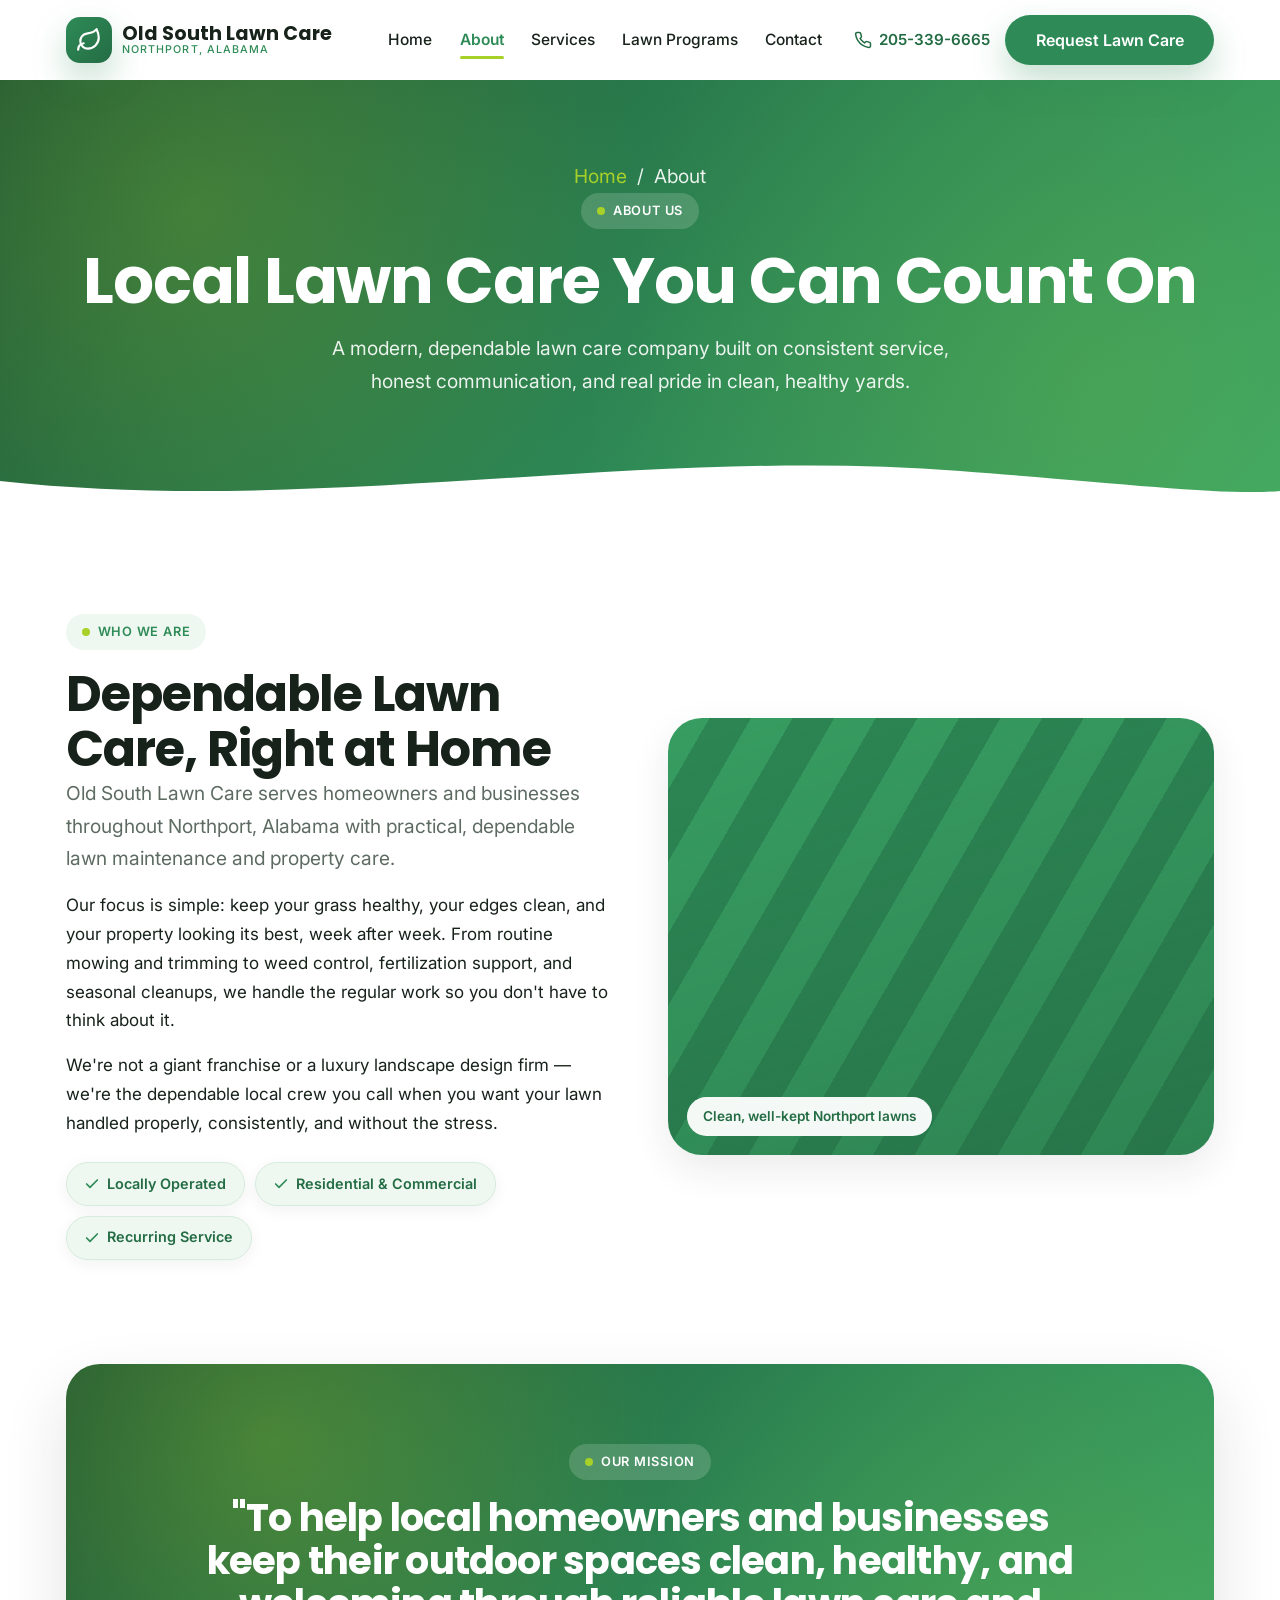
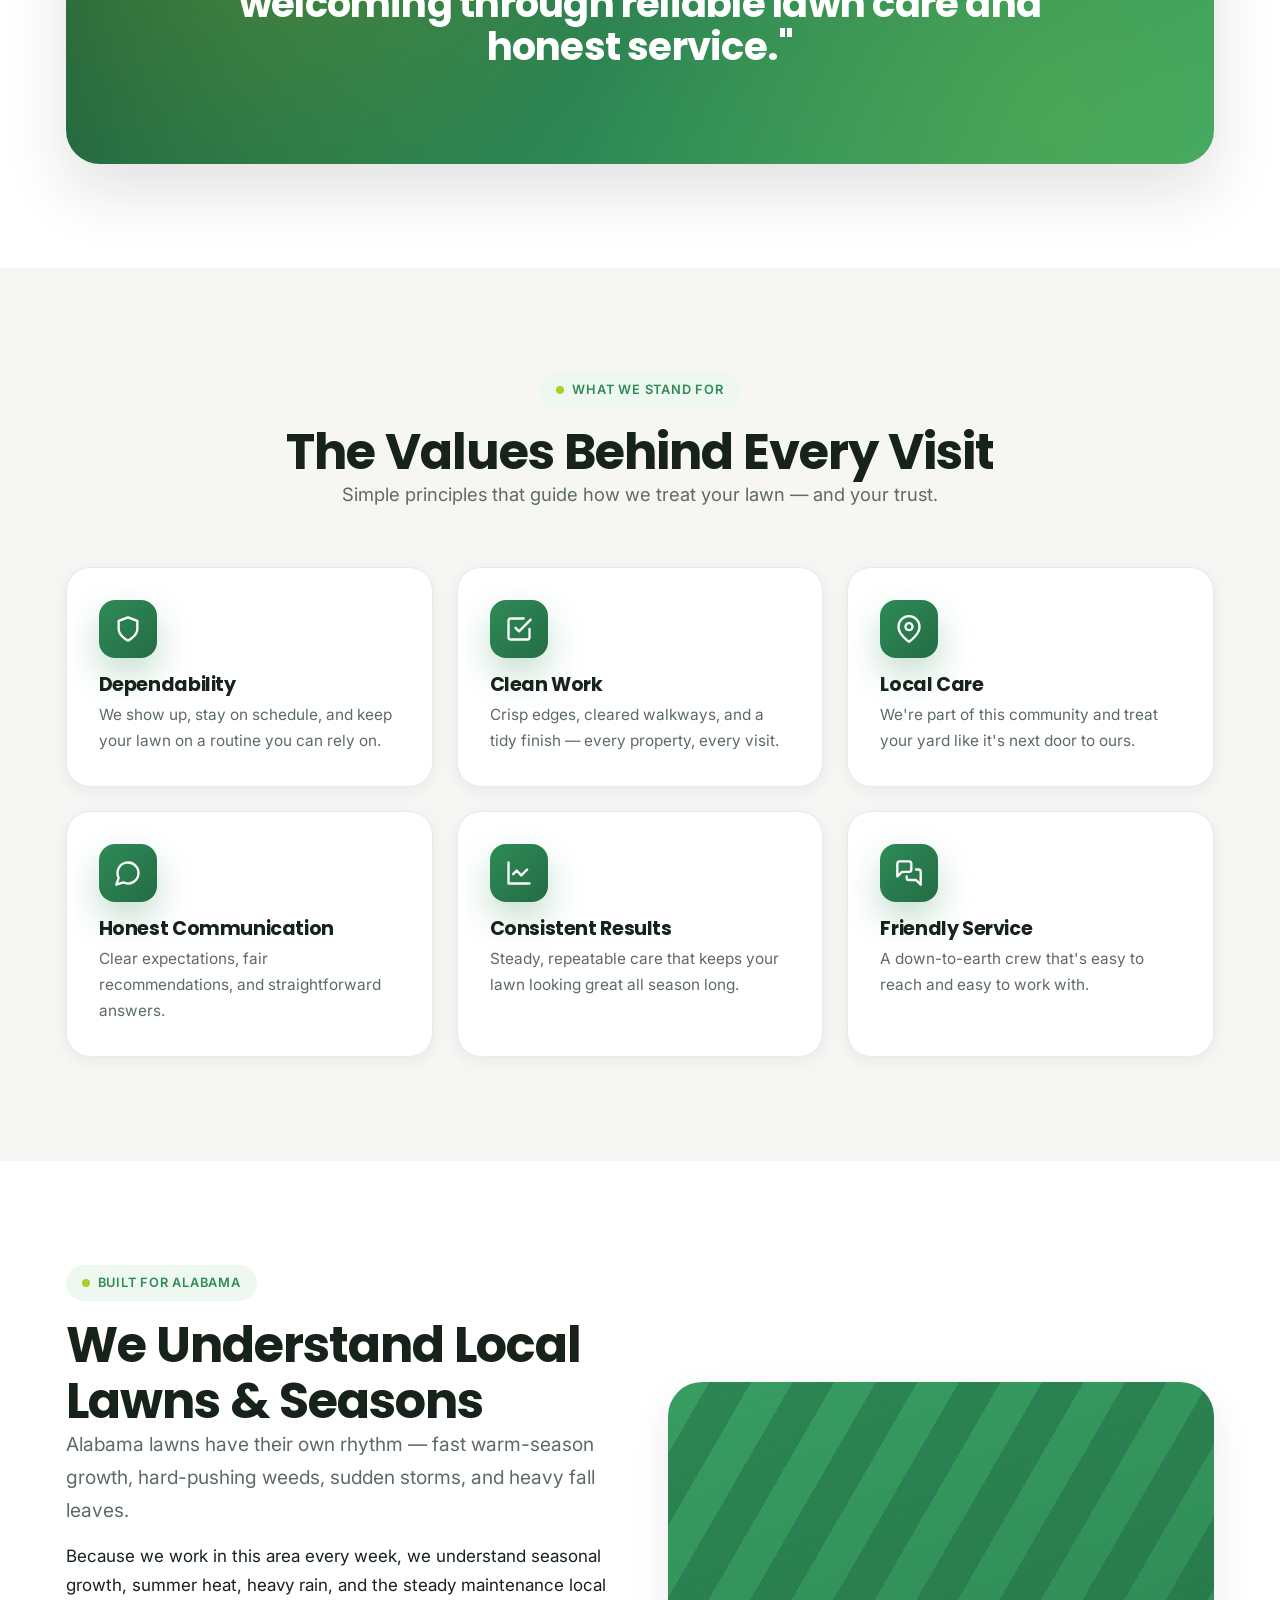
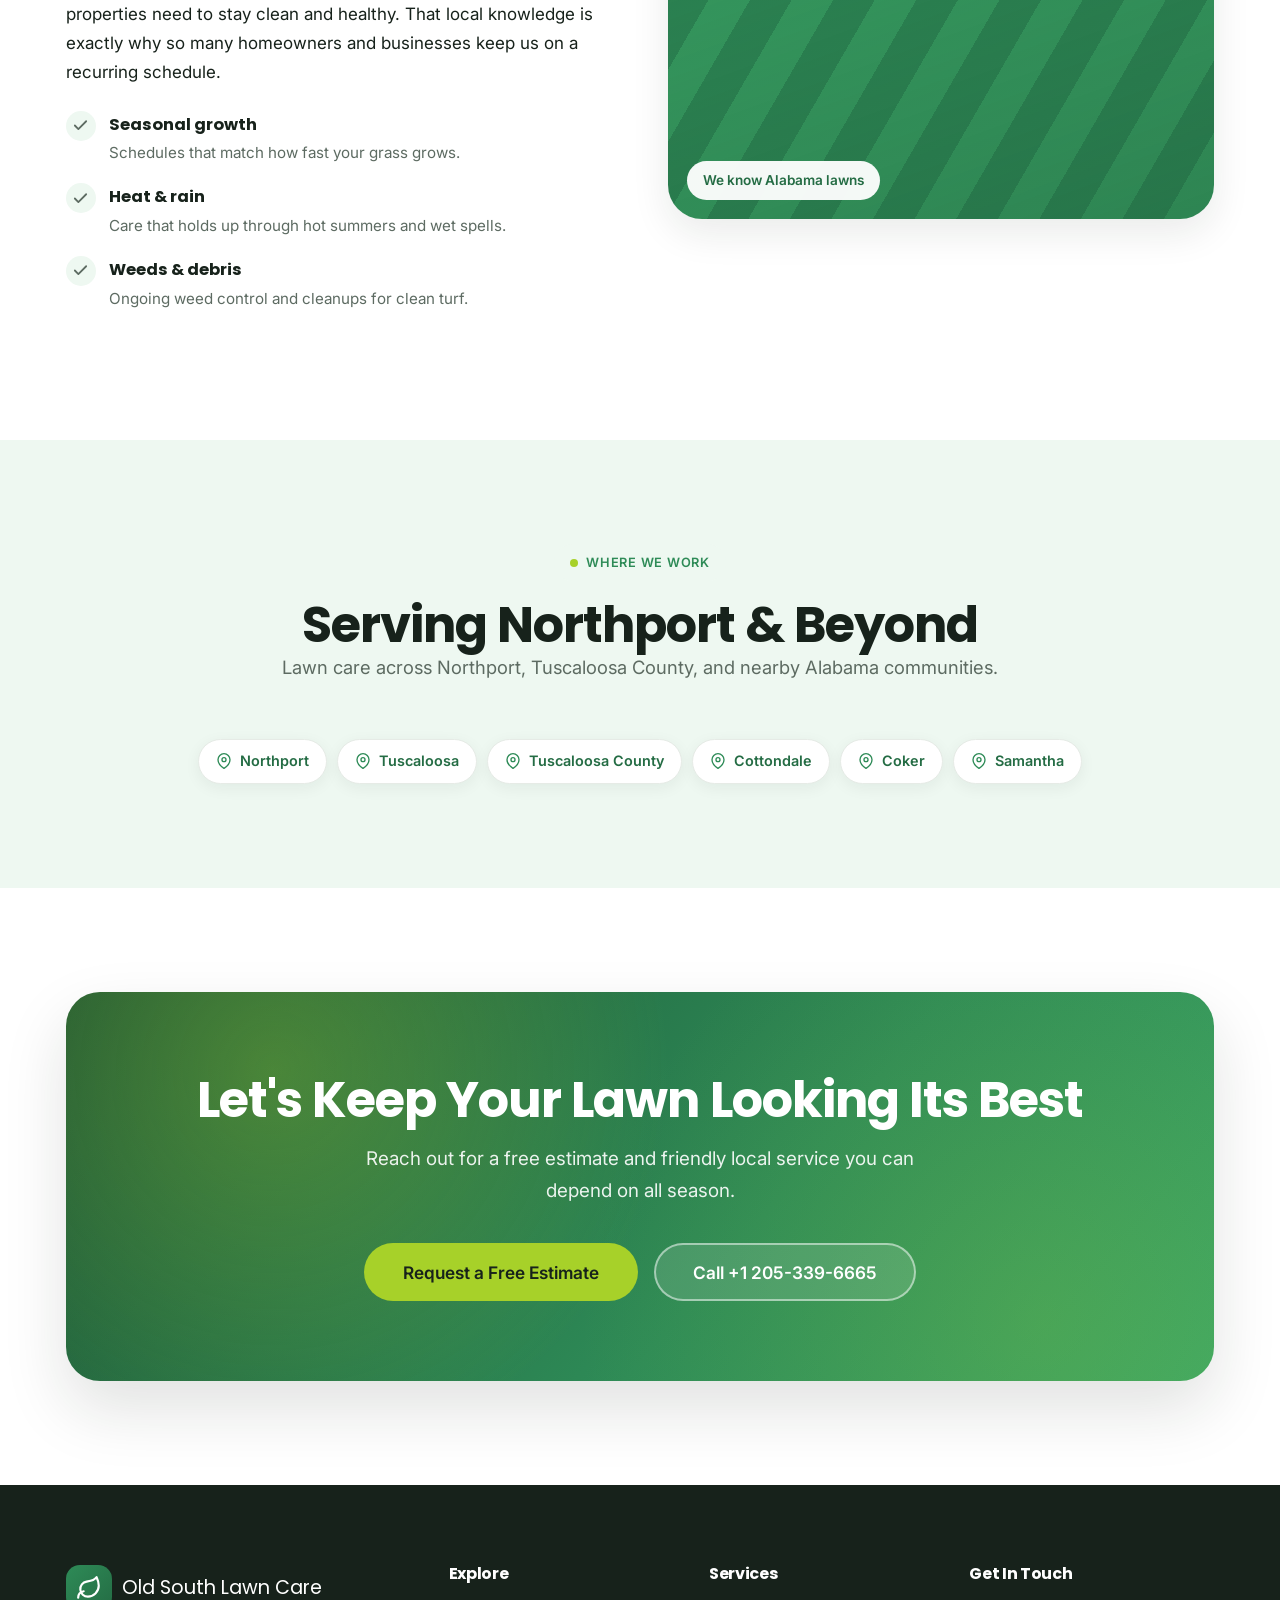
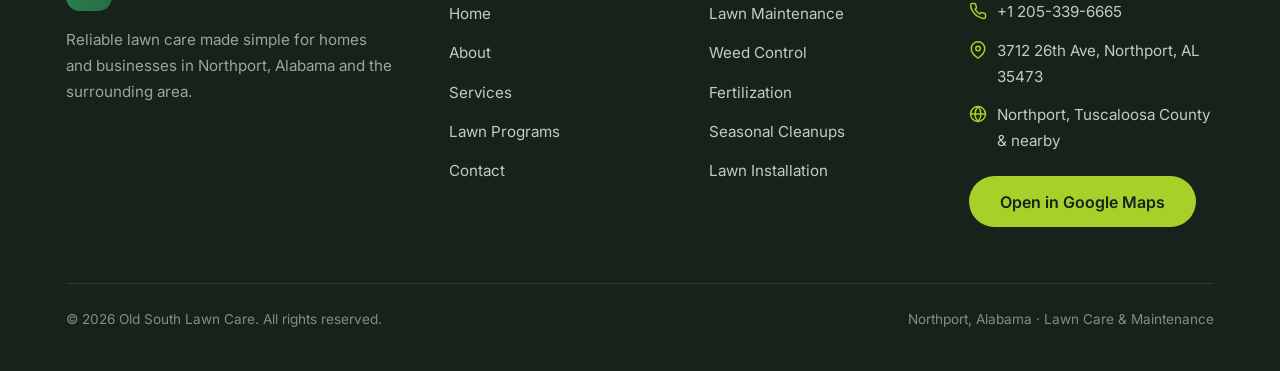
==== about.html @ 15658928 "Initial commit: Old South Lawn Care website Co-Authored-By: Claude Opus 4.8 <noreply@anthropic.com>" ====
<!DOCTYPE html>
<html lang="en">
<head>
  <meta charset="UTF-8" />
  <meta name="viewport" content="width=device-width, initial-scale=1.0" />
  <title>About | Old South Lawn Care — Northport, Alabama</title>
  <meta name="description" content="Old South Lawn Care is a dependable local lawn care company serving homeowners and businesses in Northport, Alabama and Tuscaloosa County with honest, consistent service." />

  <link rel="preconnect" href="https://fonts.googleapis.com" />
  <link rel="preconnect" href="https://fonts.gstatic.com" crossorigin />
  <link href="https://fonts.googleapis.com/css2?family=Inter:wght@400;500;600;700&family=Poppins:wght@500;600;700;800&display=swap" rel="stylesheet" />

  <link rel="stylesheet" href="css/style.css" />
</head>
<body>

  <!-- ============================ HEADER ============================ -->
  <header class="site-header">
    <div class="container">
      <nav class="nav" aria-label="Main navigation">
        <a href="index.html" class="nav__logo" aria-label="Old South Lawn Care home">
          <span class="nav__logo-mark" aria-hidden="true"><svg viewBox="0 0 24 24" fill="none" stroke="currentColor" stroke-width="2" stroke-linecap="round" stroke-linejoin="round"><path d="M11 20A7 7 0 0 1 9.8 6.1C15.5 5 17 4.48 19 2c1 2 2 4.18 2 8 0 5.5-4.78 10-10 10Z"/><path d="M2 21c0-3 1.85-5.36 5.08-6"/></svg></span>
          <span class="nav__logo-text">Old South Lawn Care<small>Northport, Alabama</small></span>
        </a>
        <button class="nav__toggle" aria-label="Toggle menu" aria-expanded="false" aria-controls="navMenu"><span></span><span></span><span></span></button>
        <div class="nav__menu" id="navMenu">
          <ul class="nav__links">
            <li><a href="index.html" class="nav__link">Home</a></li>
            <li><a href="about.html" class="nav__link">About</a></li>
            <li><a href="services.html" class="nav__link">Services</a></li>
            <li><a href="lawn-programs.html" class="nav__link">Lawn Programs</a></li>
            <li><a href="contact.html" class="nav__link">Contact</a></li>
          </ul>
          <div class="nav__actions">
            <a href="tel:+12053396665" class="nav__phone"><svg viewBox="0 0 24 24" fill="none" stroke="currentColor" stroke-width="2" stroke-linecap="round" stroke-linejoin="round" aria-hidden="true"><path d="M22 16.92v3a2 2 0 0 1-2.18 2 19.79 19.79 0 0 1-8.63-3.07 19.5 19.5 0 0 1-6-6 19.79 19.79 0 0 1-3.07-8.67A2 2 0 0 1 4.11 2h3a2 2 0 0 1 2 1.72c.13.96.36 1.9.7 2.81a2 2 0 0 1-.45 2.11L8.09 9.91a16 16 0 0 0 6 6l1.27-1.27a2 2 0 0 1 2.11-.45c.91.34 1.85.57 2.81.7A2 2 0 0 1 22 16.92Z"/></svg>205-339-6665</a>
            <a href="contact.html" class="btn btn--primary">Request Lawn Care</a>
          </div>
        </div>
      </nav>
    </div>
  </header>

  <main>
    <!-- ============================ PAGE HERO ============================ -->
    <section class="page-hero">
      <div class="container">
        <p class="page-hero__crumb"><a href="index.html">Home</a> &nbsp;/&nbsp; About</p>
        <span class="eyebrow eyebrow--solid">About Us</span>
        <h1>Local Lawn Care You Can Count On</h1>
        <p>A modern, dependable lawn care company built on consistent service, honest communication, and real pride in clean, healthy yards.</p>
      </div>
      <div class="page-hero__wave" aria-hidden="true">
        <svg viewBox="0 0 1440 70" preserveAspectRatio="none"><path fill="#ffffff" d="M0,40 C360,75 720,5 1080,30 C1260,42 1380,55 1440,50 L1440,70 L0,70 Z"></path></svg>
      </div>
    </section>

    <!-- ============================ OVERVIEW ============================ -->
    <section class="section section--white">
      <div class="container">
        <div class="feature">
          <div class="reveal">
            <span class="eyebrow">Who We Are</span>
            <h2>Dependable Lawn Care, Right at Home</h2>
            <p class="lead">Old South Lawn Care serves homeowners and businesses throughout Northport, Alabama with practical, dependable lawn maintenance and property care.</p>
            <p>Our focus is simple: keep your grass healthy, your edges clean, and your property looking its best, week after week. From routine mowing and trimming to weed control, fertilization support, and seasonal cleanups, we handle the regular work so you don't have to think about it.</p>
            <p>We're not a giant franchise or a luxury landscape design firm — we're the dependable local crew you call when you want your lawn handled properly, consistently, and without the stress.</p>
            <div class="chip-row" style="margin-top: var(--sp-3);">
              <span class="chip chip--mint"><svg viewBox="0 0 24 24" fill="none" stroke="currentColor" stroke-width="2.5" stroke-linecap="round" stroke-linejoin="round"><path d="M20 6 9 17l-5-5"/></svg> Locally Operated</span>
              <span class="chip chip--mint"><svg viewBox="0 0 24 24" fill="none" stroke="currentColor" stroke-width="2.5" stroke-linecap="round" stroke-linejoin="round"><path d="M20 6 9 17l-5-5"/></svg> Residential &amp; Commercial</span>
              <span class="chip chip--mint"><svg viewBox="0 0 24 24" fill="none" stroke="currentColor" stroke-width="2.5" stroke-linecap="round" stroke-linejoin="round"><path d="M20 6 9 17l-5-5"/></svg> Recurring Service</span>
            </div>
          </div>
          <div class="feature__media reveal">
            <span class="feature__media-tag">Clean, well-kept Northport lawns</span>
          </div>
        </div>
      </div>
    </section>

    <!-- ============================ MISSION CTA ============================ -->
    <section class="section section--white" style="padding-top: 0;">
      <div class="container">
        <div class="cta-block reveal">
          <span class="eyebrow eyebrow--solid">Our Mission</span>
          <h2 style="max-width: 880px; margin-left:auto; margin-right:auto; font-size: clamp(1.6rem, 3vw, 2.4rem);">"To help local homeowners and businesses keep their outdoor spaces clean, healthy, and welcoming through reliable lawn care and honest service."</h2>
        </div>
      </div>
    </section>

    <!-- ============================ VALUES ============================ -->
    <section class="section section--gray">
      <div class="container">
        <div class="section-head reveal">
          <span class="eyebrow">What We Stand For</span>
          <h2>The Values Behind Every Visit</h2>
          <p>Simple principles that guide how we treat your lawn — and your trust.</p>
        </div>
        <div class="why-grid">
          <article class="why-card reveal">
            <span class="why-card__icon"><svg viewBox="0 0 24 24" fill="none" stroke="currentColor" stroke-width="2" stroke-linecap="round" stroke-linejoin="round"><path d="M12 22s8-4 8-10V5l-8-3-8 3v7c0 6 8 10 8 10Z"/></svg></span>
            <h3>Dependability</h3>
            <p>We show up, stay on schedule, and keep your lawn on a routine you can rely on.</p>
          </article>
          <article class="why-card reveal" data-delay="60">
            <span class="why-card__icon"><svg viewBox="0 0 24 24" fill="none" stroke="currentColor" stroke-width="2" stroke-linecap="round" stroke-linejoin="round"><path d="m9 11 3 3L22 4"/><path d="M21 12v7a2 2 0 0 1-2 2H5a2 2 0 0 1-2-2V5a2 2 0 0 1 2-2h11"/></svg></span>
            <h3>Clean Work</h3>
            <p>Crisp edges, cleared walkways, and a tidy finish — every property, every visit.</p>
          </article>
          <article class="why-card reveal" data-delay="120">
            <span class="why-card__icon"><svg viewBox="0 0 24 24" fill="none" stroke="currentColor" stroke-width="2" stroke-linecap="round" stroke-linejoin="round"><path d="M21 10c0 7-9 13-9 13s-9-6-9-13a9 9 0 0 1 18 0Z"/><circle cx="12" cy="10" r="3"/></svg></span>
            <h3>Local Care</h3>
            <p>We're part of this community and treat your yard like it's next door to ours.</p>
          </article>
          <article class="why-card reveal">
            <span class="why-card__icon"><svg viewBox="0 0 24 24" fill="none" stroke="currentColor" stroke-width="2" stroke-linecap="round" stroke-linejoin="round"><path d="M7.9 20A9 9 0 1 0 4 16.1L2 22Z"/></svg></span>
            <h3>Honest Communication</h3>
            <p>Clear expectations, fair recommendations, and straightforward answers.</p>
          </article>
          <article class="why-card reveal" data-delay="60">
            <span class="why-card__icon"><svg viewBox="0 0 24 24" fill="none" stroke="currentColor" stroke-width="2" stroke-linecap="round" stroke-linejoin="round"><path d="M3 3v18h18"/><path d="m19 9-5 5-4-4-3 3"/></svg></span>
            <h3>Consistent Results</h3>
            <p>Steady, repeatable care that keeps your lawn looking great all season long.</p>
          </article>
          <article class="why-card reveal" data-delay="120">
            <span class="why-card__icon"><svg viewBox="0 0 24 24" fill="none" stroke="currentColor" stroke-width="2" stroke-linecap="round" stroke-linejoin="round"><path d="M14 9a2 2 0 0 1-2 2H6l-4 4V4a2 2 0 0 1 2-2h8a2 2 0 0 1 2 2Z"/><path d="M18 9h2a2 2 0 0 1 2 2v11l-4-4h-6a2 2 0 0 1-2-2v-1"/></svg></span>
            <h3>Friendly Service</h3>
            <p>A down-to-earth crew that's easy to reach and easy to work with.</p>
          </article>
        </div>
      </div>
    </section>

    <!-- ============================ NEIGHBORHOOD SECTION ============================ -->
    <section class="section section--white">
      <div class="container">
        <div class="feature feature--reverse">
          <div class="feature__media reveal">
            <span class="feature__media-tag">We know Alabama lawns</span>
          </div>
          <div class="reveal">
            <span class="eyebrow">Built for Alabama</span>
            <h2>We Understand Local Lawns &amp; Seasons</h2>
            <p class="lead">Alabama lawns have their own rhythm — fast warm-season growth, hard-pushing weeds, sudden storms, and heavy fall leaves.</p>
            <p>Because we work in this area every week, we understand seasonal growth, summer heat, heavy rain, and the steady maintenance local properties need to stay clean and healthy. That local knowledge is exactly why so many homeowners and businesses keep us on a recurring schedule.</p>
            <ul class="check-list">
              <li><span class="check-list__icon"><svg viewBox="0 0 24 24" fill="none" stroke="currentColor" stroke-width="2.5" stroke-linecap="round" stroke-linejoin="round"><path d="M20 6 9 17l-5-5"/></svg></span><div><strong>Seasonal growth</strong><span>Schedules that match how fast your grass grows.</span></div></li>
              <li><span class="check-list__icon"><svg viewBox="0 0 24 24" fill="none" stroke="currentColor" stroke-width="2.5" stroke-linecap="round" stroke-linejoin="round"><path d="M20 6 9 17l-5-5"/></svg></span><div><strong>Heat &amp; rain</strong><span>Care that holds up through hot summers and wet spells.</span></div></li>
              <li><span class="check-list__icon"><svg viewBox="0 0 24 24" fill="none" stroke="currentColor" stroke-width="2.5" stroke-linecap="round" stroke-linejoin="round"><path d="M20 6 9 17l-5-5"/></svg></span><div><strong>Weeds &amp; debris</strong><span>Ongoing weed control and cleanups for clean turf.</span></div></li>
            </ul>
          </div>
        </div>
      </div>
    </section>

    <!-- ============================ SERVICE AREA ============================ -->
    <section class="section section--mint">
      <div class="container">
        <div class="section-head reveal">
          <span class="eyebrow">Where We Work</span>
          <h2>Serving Northport &amp; Beyond</h2>
          <p>Lawn care across Northport, Tuscaloosa County, and nearby Alabama communities.</p>
        </div>
        <div class="text-center reveal">
          <div class="chip-row" style="justify-content: center;">
            <span class="chip"><svg viewBox="0 0 24 24" fill="none" stroke="currentColor" stroke-width="2" stroke-linecap="round" stroke-linejoin="round"><path d="M21 10c0 7-9 13-9 13s-9-6-9-13a9 9 0 0 1 18 0Z"/><circle cx="12" cy="10" r="3"/></svg> Northport</span>
            <span class="chip"><svg viewBox="0 0 24 24" fill="none" stroke="currentColor" stroke-width="2" stroke-linecap="round" stroke-linejoin="round"><path d="M21 10c0 7-9 13-9 13s-9-6-9-13a9 9 0 0 1 18 0Z"/><circle cx="12" cy="10" r="3"/></svg> Tuscaloosa</span>
            <span class="chip"><svg viewBox="0 0 24 24" fill="none" stroke="currentColor" stroke-width="2" stroke-linecap="round" stroke-linejoin="round"><path d="M21 10c0 7-9 13-9 13s-9-6-9-13a9 9 0 0 1 18 0Z"/><circle cx="12" cy="10" r="3"/></svg> Tuscaloosa County</span>
            <span class="chip"><svg viewBox="0 0 24 24" fill="none" stroke="currentColor" stroke-width="2" stroke-linecap="round" stroke-linejoin="round"><path d="M21 10c0 7-9 13-9 13s-9-6-9-13a9 9 0 0 1 18 0Z"/><circle cx="12" cy="10" r="3"/></svg> Cottondale</span>
            <span class="chip"><svg viewBox="0 0 24 24" fill="none" stroke="currentColor" stroke-width="2" stroke-linecap="round" stroke-linejoin="round"><path d="M21 10c0 7-9 13-9 13s-9-6-9-13a9 9 0 0 1 18 0Z"/><circle cx="12" cy="10" r="3"/></svg> Coker</span>
            <span class="chip"><svg viewBox="0 0 24 24" fill="none" stroke="currentColor" stroke-width="2" stroke-linecap="round" stroke-linejoin="round"><path d="M21 10c0 7-9 13-9 13s-9-6-9-13a9 9 0 0 1 18 0Z"/><circle cx="12" cy="10" r="3"/></svg> Samantha</span>
          </div>
        </div>
      </div>
    </section>

    <!-- ============================ CTA ============================ -->
    <section class="section section--white">
      <div class="container">
        <div class="cta-block reveal">
          <h2>Let's Keep Your Lawn Looking Its Best</h2>
          <p>Reach out for a free estimate and friendly local service you can depend on all season.</p>
          <div class="cta-block__actions">
            <a href="contact.html" class="btn btn--lime btn--lg">Request a Free Estimate</a>
            <a href="tel:+12053396665" class="btn btn--ghost-light btn--lg">Call +1 205-339-6665</a>
          </div>
        </div>
      </div>
    </section>
  </main>

  <!-- ============================ FOOTER ============================ -->
  <footer class="site-footer">
    <div class="container">
      <div class="footer-grid">
        <div class="footer-col">
          <div class="footer-brand"><span class="footer-brand__mark" aria-hidden="true"><svg viewBox="0 0 24 24" fill="none" stroke="currentColor" stroke-width="2" stroke-linecap="round" stroke-linejoin="round"><path d="M11 20A7 7 0 0 1 9.8 6.1C15.5 5 17 4.48 19 2c1 2 2 4.18 2 8 0 5.5-4.78 10-10 10Z"/><path d="M2 21c0-3 1.85-5.36 5.08-6"/></svg></span><span>Old South Lawn Care</span></div>
          <p>Reliable lawn care made simple for homes and businesses in Northport, Alabama and the surrounding area.</p>
        </div>
        <div class="footer-col">
          <h4>Explore</h4>
          <ul class="footer-links">
            <li><a href="index.html">Home</a></li>
            <li><a href="about.html">About</a></li>
            <li><a href="services.html">Services</a></li>
            <li><a href="lawn-programs.html">Lawn Programs</a></li>
            <li><a href="contact.html">Contact</a></li>
          </ul>
        </div>
        <div class="footer-col">
          <h4>Services</h4>
          <ul class="footer-links">
            <li><a href="services.html">Lawn Maintenance</a></li>
            <li><a href="services.html">Weed Control</a></li>
            <li><a href="services.html">Fertilization</a></li>
            <li><a href="services.html">Seasonal Cleanups</a></li>
            <li><a href="services.html">Lawn Installation</a></li>
          </ul>
        </div>
        <div class="footer-col">
          <h4>Get In Touch</h4>
          <ul class="footer-contact">
            <li><svg viewBox="0 0 24 24" fill="none" stroke="currentColor" stroke-width="2" stroke-linecap="round" stroke-linejoin="round"><path d="M22 16.92v3a2 2 0 0 1-2.18 2 19.79 19.79 0 0 1-8.63-3.07 19.5 19.5 0 0 1-6-6 19.79 19.79 0 0 1-3.07-8.67A2 2 0 0 1 4.11 2h3a2 2 0 0 1 2 1.72c.13.96.36 1.9.7 2.81a2 2 0 0 1-.45 2.11L8.09 9.91a16 16 0 0 0 6 6l1.27-1.27a2 2 0 0 1 2.11-.45c.91.34 1.85.57 2.81.7A2 2 0 0 1 22 16.92Z"/></svg><a href="tel:+12053396665">+1 205-339-6665</a></li>
            <li><svg viewBox="0 0 24 24" fill="none" stroke="currentColor" stroke-width="2" stroke-linecap="round" stroke-linejoin="round"><path d="M21 10c0 7-9 13-9 13s-9-6-9-13a9 9 0 0 1 18 0Z"/><circle cx="12" cy="10" r="3"/></svg><span>3712 26th Ave, Northport, AL 35473</span></li>
            <li><svg viewBox="0 0 24 24" fill="none" stroke="currentColor" stroke-width="2" stroke-linecap="round" stroke-linejoin="round"><circle cx="12" cy="12" r="10"/><path d="M2 12h20"/><path d="M12 2a15.3 15.3 0 0 1 4 10 15.3 15.3 0 0 1-4 10 15.3 15.3 0 0 1-4-10 15.3 15.3 0 0 1 4-10Z"/></svg><span>Northport, Tuscaloosa County &amp; nearby</span></li>
          </ul>
          <a href="https://maps.app.goo.gl/gr2Q9Q6VYGNCcmok7" target="_blank" rel="noopener" class="btn btn--lime" style="margin-top: 0.6rem;">Open in Google Maps</a>
        </div>
      </div>
      <div class="footer-bottom">
        <p>&copy; <span id="currentYear">2026</span> Old South Lawn Care. All rights reserved.</p>
        <p>Northport, Alabama &middot; Lawn Care &amp; Maintenance</p>
      </div>
    </div>
  </footer>

  <button class="back-to-top" aria-label="Back to top"><svg viewBox="0 0 24 24" fill="none" stroke="currentColor" stroke-width="2" stroke-linecap="round" stroke-linejoin="round"><path d="m18 15-6-6-6 6"/></svg></button>

  <script src="js/main.js"></script>
</body>
</html>
---- css/style.css ----
/* ==========================================================================
   Old South Lawn Care — Modern Redesign Stylesheet
   Bright, white + green, conversion-focused home-service brand.
   Pure HTML5 / CSS3 — no frameworks.
   Fonts: Poppins (headings), Inter (body)
   ========================================================================== */

/* --------------------------------------------------------------------------
   1. Design Tokens
   -------------------------------------------------------------------------- */
:root {
  /* Brand palette */
  --white: #FFFFFF;
  --green: #2E8B57;          /* Fresh Green */
  --green-dark: #246c44;
  --green-darker: #1c5435;
  --lime: #A7D129;           /* Lime Accent */
  --lime-dark: #8fb81f;
  --text: #17221B;           /* Deep Text */
  --mint: #EEF8F1;           /* Soft Mint Background */
  --gray: #F6F7F5;           /* Light Gray */
  --warm: #F4B860;           /* Warm Accent */

  --muted: #5d6b62;
  --border: #e6ebe6;

  /* Type */
  --font-head: 'Poppins', -apple-system, BlinkMacSystemFont, sans-serif;
  --font-body: 'Inter', -apple-system, BlinkMacSystemFont, sans-serif;

  /* Spacing */
  --sp-1: 0.5rem;
  --sp-2: 1rem;
  --sp-3: 1.5rem;
  --sp-4: 2.25rem;
  --sp-5: 3.5rem;
  --sp-6: 5rem;
  --sp-section: 6.5rem;

  /* Radius */
  --r-sm: 10px;
  --r-md: 16px;
  --r-lg: 24px;
  --r-xl: 34px;
  --r-pill: 999px;

  /* Soft shadows */
  --sh-sm: 0 4px 16px rgba(23, 34, 27, 0.06);
  --sh-md: 0 14px 38px rgba(23, 34, 27, 0.09);
  --sh-lg: 0 28px 64px rgba(23, 34, 27, 0.13);
  --sh-green: 0 16px 34px rgba(46, 139, 87, 0.28);

  /* Gradients */
  --grad-green: linear-gradient(135deg, #2E8B57 0%, #246c44 100%);
  --grad-lime: linear-gradient(120deg, #2E8B57 0%, #57a86b 55%, #A7D129 130%);
  --grad-cta: linear-gradient(130deg, #1c5435 0%, #2E8B57 60%, #3aa566 100%);

  --container: 1200px;
  --header-h: 80px;
  --t: 0.28s cubic-bezier(0.4, 0, 0.2, 1);
}

/* --------------------------------------------------------------------------
   2. Reset & Base
   -------------------------------------------------------------------------- */
*, *::before, *::after { box-sizing: border-box; margin: 0; padding: 0; }

html {
  scroll-behavior: smooth;
  scroll-padding-top: calc(var(--header-h) + 16px);
  -webkit-text-size-adjust: 100%;
}

body {
  font-family: var(--font-body);
  color: var(--text);
  background: var(--white);
  line-height: 1.7;
  font-size: 1.0625rem;
  -webkit-font-smoothing: antialiased;
  overflow-x: hidden;
}

h1, h2, h3, h4, h5 {
  font-family: var(--font-head);
  color: var(--text);
  line-height: 1.12;
  font-weight: 700;
  letter-spacing: -0.02em;
}

h1 { font-size: clamp(2.5rem, 5.5vw, 4rem); }
h2 { font-size: clamp(2rem, 4vw, 3.1rem); }
h3 { font-size: clamp(1.25rem, 2vw, 1.55rem); }

p { margin-bottom: var(--sp-2); }

a { color: var(--green); text-decoration: none; transition: color var(--t); }
a:hover { color: var(--green-dark); }

img { max-width: 100%; display: block; }
ul { list-style: none; }

/* --------------------------------------------------------------------------
   3. Layout helpers
   -------------------------------------------------------------------------- */
.container {
  width: 100%;
  max-width: var(--container);
  margin: 0 auto;
  padding: 0 1.6rem;
}

.section { padding: var(--sp-section) 0; }
.section--mint { background: var(--mint); }
.section--gray { background: var(--gray); }
.section--white { background: var(--white); }

.section-head {
  text-align: center;
  max-width: 720px;
  margin: 0 auto var(--sp-5);
}
.section-head p { color: var(--muted); font-size: 1.15rem; }

/* Eyebrow pill label */
.eyebrow {
  display: inline-flex;
  align-items: center;
  gap: 0.5rem;
  font-family: var(--font-body);
  font-weight: 600;
  font-size: 0.8rem;
  letter-spacing: 0.06em;
  text-transform: uppercase;
  color: var(--green);
  background: var(--mint);
  padding: 0.45rem 1rem;
  border-radius: var(--r-pill);
  margin-bottom: var(--sp-2);
}
.eyebrow::before {
  content: "";
  width: 8px; height: 8px;
  border-radius: 50%;
  background: var(--lime);
}
.eyebrow--solid { background: rgba(255,255,255,0.16); color: #fff; }
.eyebrow--solid::before { background: var(--lime); }

.text-center { text-align: center; }
.lead { font-size: 1.2rem; color: var(--muted); }

/* Angled / curved dividers */
.divider-angle {
  height: 90px;
  background: inherit;
  clip-path: polygon(0 0, 100% 55%, 100% 100%, 0 100%);
}

/* --------------------------------------------------------------------------
   4. Buttons
   -------------------------------------------------------------------------- */
.btn {
  display: inline-flex;
  align-items: center;
  justify-content: center;
  gap: 0.55rem;
  font-family: var(--font-body);
  font-weight: 600;
  font-size: 1rem;
  padding: 0.95rem 1.8rem;
  border-radius: var(--r-pill);
  border: 2px solid transparent;
  cursor: pointer;
  transition: transform var(--t), box-shadow var(--t), background var(--t), color var(--t);
  white-space: nowrap;
  line-height: 1;
}
.btn svg { width: 18px; height: 18px; }

.btn--primary {
  background: var(--green);
  color: #fff;
  box-shadow: var(--sh-green);
}
.btn--primary:hover {
  background: var(--green-dark);
  color: #fff;
  transform: translateY(-3px);
  box-shadow: 0 20px 40px rgba(46,139,87,0.36);
}

.btn--lime {
  background: var(--lime);
  color: var(--text);
}
.btn--lime:hover {
  background: var(--lime-dark);
  color: var(--text);
  transform: translateY(-3px);
  box-shadow: 0 16px 32px rgba(167,209,41,0.4);
}

.btn--outline {
  background: transparent;
  color: var(--green-dark);
  border-color: var(--border);
}
.btn--outline:hover {
  border-color: var(--green);
  color: var(--green-dark);
  background: var(--mint);
  transform: translateY(-3px);
}

.btn--white {
  background: #fff;
  color: var(--green-dark);
}
.btn--white:hover { background: var(--lime); color: var(--text); transform: translateY(-3px); }

.btn--ghost-light {
  background: rgba(255,255,255,0.12);
  color: #fff;
  border-color: rgba(255,255,255,0.5);
}
.btn--ghost-light:hover { background: #fff; color: var(--green-dark); transform: translateY(-3px); }

.btn--lg { padding: 1.15rem 2.3rem; font-size: 1.08rem; }
.btn--block { width: 100%; }

/* --------------------------------------------------------------------------
   5. Header / Nav
   -------------------------------------------------------------------------- */
.site-header {
  position: sticky;
  top: 0; left: 0;
  width: 100%;
  background: rgba(255,255,255,0.9);
  backdrop-filter: blur(10px);
  z-index: 1000;
  transition: box-shadow var(--t), background var(--t);
}
.site-header.scrolled { box-shadow: var(--sh-sm); background: rgba(255,255,255,0.97); }

.nav {
  display: flex;
  align-items: center;
  justify-content: space-between;
  height: var(--header-h);
}

.nav__logo {
  display: flex;
  align-items: center;
  gap: 0.65rem;
  font-family: var(--font-head);
  font-weight: 700;
  font-size: 1.2rem;
  color: var(--text);
  line-height: 1.05;
}
.nav__logo:hover { color: var(--green); }
.nav__logo-mark {
  display: inline-flex;
  align-items: center;
  justify-content: center;
  width: 46px; height: 46px;
  border-radius: 14px;
  background: var(--grad-green);
  color: #fff;
  flex-shrink: 0;
  box-shadow: var(--sh-green);
}
.nav__logo-mark svg { width: 26px; height: 26px; }
.nav__logo-text small {
  display: block;
  font-family: var(--font-body);
  font-weight: 500;
  font-size: 0.67rem;
  letter-spacing: 0.1em;
  text-transform: uppercase;
  color: var(--green);
}

.nav__menu { display: flex; align-items: center; gap: 2rem; }
.nav__links { display: flex; align-items: center; gap: 1.7rem; }
.nav__link {
  font-family: var(--font-body);
  font-weight: 500;
  font-size: 0.97rem;
  color: var(--text);
  position: relative;
  padding: 0.4rem 0;
}
.nav__link::after {
  content: "";
  position: absolute;
  left: 0; bottom: -3px;
  width: 0; height: 3px;
  background: var(--lime);
  border-radius: 3px;
  transition: width var(--t);
}
.nav__link:hover::after, .nav__link.active::after { width: 100%; }
.nav__link.active { color: var(--green); font-weight: 600; }

.nav__actions { display: flex; align-items: center; gap: 0.9rem; }
.nav__phone {
  display: inline-flex;
  align-items: center;
  gap: 0.45rem;
  font-family: var(--font-body);
  font-weight: 600;
  font-size: 0.95rem;
  color: var(--green-dark);
}
.nav__phone svg { width: 18px; height: 18px; }

.nav__toggle {
  display: none;
  flex-direction: column;
  justify-content: space-between;
  width: 30px; height: 21px;
  background: none; border: none; cursor: pointer; padding: 0;
}
.nav__toggle span { display: block; height: 3px; width: 100%; background: var(--green-dark); border-radius: 3px; transition: all var(--t); }
.nav__toggle.open span:nth-child(1) { transform: translateY(9px) rotate(45deg); }
.nav__toggle.open span:nth-child(2) { opacity: 0; }
.nav__toggle.open span:nth-child(3) { transform: translateY(-9px) rotate(-45deg); }

/* --------------------------------------------------------------------------
   6. Split Hero
   -------------------------------------------------------------------------- */
.hero {
  position: relative;
  background:
    radial-gradient(circle at 12% 20%, rgba(167,209,41,0.14), transparent 45%),
    radial-gradient(circle at 90% 80%, rgba(46,139,87,0.12), transparent 45%),
    var(--white);
  padding: var(--sp-6) 0 calc(var(--sp-6) + 1rem);
  overflow: hidden;
}
.hero__grid {
  display: grid;
  grid-template-columns: 1.05fr 0.95fr;
  gap: var(--sp-5);
  align-items: center;
}
.hero__rating {
  display: inline-flex;
  align-items: center;
  gap: 0.6rem;
  font-size: 0.9rem;
  font-weight: 500;
  color: var(--muted);
  margin-bottom: var(--sp-3);
}
.hero__stars { color: var(--warm); letter-spacing: 2px; font-size: 1rem; }

.hero h1 { margin-bottom: var(--sp-3); }
.hero h1 .accent { color: var(--green); position: relative; }
.hero__sub { font-size: 1.22rem; color: var(--muted); max-width: 520px; margin-bottom: var(--sp-4); }

.hero__actions { display: flex; flex-wrap: wrap; gap: var(--sp-2); margin-bottom: var(--sp-4); }

.hero__phone {
  display: inline-flex;
  align-items: center;
  gap: 0.85rem;
}
.hero__phone-icon {
  width: 52px; height: 52px;
  border-radius: 50%;
  background: var(--mint);
  color: var(--green);
  display: inline-flex; align-items: center; justify-content: center;
  flex-shrink: 0;
}
.hero__phone-icon svg { width: 24px; height: 24px; }
.hero__phone small { display: block; font-size: 0.8rem; color: var(--muted); }
.hero__phone a { font-family: var(--font-head); font-weight: 700; font-size: 1.3rem; color: var(--text); }
.hero__phone a:hover { color: var(--green); }

/* Hero image card with floating badges */
.hero__media { position: relative; }
.hero__card {
  position: relative;
  border-radius: var(--r-xl);
  overflow: hidden;
  box-shadow: var(--sh-lg);
  aspect-ratio: 4 / 4.4;
  background:
    linear-gradient(170deg, rgba(28,84,53,0.15), rgba(28,84,53,0.45)),
    repeating-linear-gradient(115deg, #3aa566 0 38px, #2E8B57 38px 76px);
}
.hero__card::after {
  content: "";
  position: absolute;
  left: 0; right: 0; bottom: 0;
  height: 45%;
  background: linear-gradient(transparent, rgba(28,84,53,0.55));
}
.hero__card-tag {
  position: absolute;
  left: 1.4rem; bottom: 1.4rem;
  z-index: 2;
  color: #fff;
}
.hero__card-tag strong { font-family: var(--font-head); font-size: 1.2rem; display: block; }
.hero__card-tag span { font-size: 0.9rem; opacity: 0.9; }

.float-badge {
  position: absolute;
  display: inline-flex;
  align-items: center;
  gap: 0.6rem;
  background: #fff;
  padding: 0.7rem 1.05rem;
  border-radius: var(--r-pill);
  box-shadow: var(--sh-md);
  font-family: var(--font-body);
  font-weight: 600;
  font-size: 0.88rem;
  color: var(--text);
  z-index: 3;
  animation: floaty 4.5s ease-in-out infinite;
}
.float-badge svg { width: 18px; height: 18px; }
.float-badge i {
  width: 30px; height: 30px;
  border-radius: 50%;
  background: var(--mint);
  color: var(--green);
  display: inline-flex; align-items: center; justify-content: center;
  flex-shrink: 0;
}
.float-badge--1 { top: 8%; left: -4%; }
.float-badge--2 { top: 30%; right: -7%; animation-delay: 0.6s; }
.float-badge--3 { bottom: 24%; left: -7%; animation-delay: 1.2s; }
.float-badge--4 { bottom: 5%; right: -3%; animation-delay: 1.8s; }
.float-badge--4 i { background: #fbeccb; color: #c98a1f; }

@keyframes floaty {
  0%, 100% { transform: translateY(0); }
  50% { transform: translateY(-9px); }
}

/* --------------------------------------------------------------------------
   7. Quick Quote Mini-Form (homepage)
   -------------------------------------------------------------------------- */
.quick-quote {
  position: relative;
  margin-top: calc(var(--sp-5) * -1);
  z-index: 5;
}
.quick-quote__inner {
  background: #fff;
  border-radius: var(--r-lg);
  box-shadow: var(--sh-lg);
  padding: 1.8rem;
  display: grid;
  grid-template-columns: auto 1fr 1fr 1fr auto;
  gap: 1rem;
  align-items: end;
  border: 1px solid var(--border);
}
.quick-quote__title {
  max-width: 150px;
}
.quick-quote__title strong { font-family: var(--font-head); font-size: 1.1rem; display: block; line-height: 1.2; }
.quick-quote__title span { font-size: 0.82rem; color: var(--muted); }
.quick-quote .field label {
  display: block;
  font-size: 0.78rem;
  font-weight: 600;
  color: var(--green-dark);
  margin-bottom: 0.35rem;
  text-transform: uppercase;
  letter-spacing: 0.04em;
}
.quick-quote .field input,
.quick-quote .field select {
  width: 100%;
  font-family: var(--font-body);
  font-size: 0.95rem;
  padding: 0.75rem 0.9rem;
  border: 1.5px solid var(--border);
  border-radius: var(--r-sm);
  background: var(--gray);
  color: var(--text);
  transition: border-color var(--t), box-shadow var(--t);
}
.quick-quote .field input:focus,
.quick-quote .field select:focus {
  outline: none;
  border-color: var(--green);
  background: #fff;
  box-shadow: 0 0 0 4px rgba(46,139,87,0.12);
}
.quick-quote .field input.invalid,
.quick-quote .field select.invalid { border-color: #d4564a; background: #fdf3f2; }
.quick-quote__msg {
  grid-column: 1 / -1;
  font-size: 0.9rem;
  color: var(--green-dark);
  font-weight: 600;
  display: none;
}
.quick-quote__msg.show { display: block; }

/* --------------------------------------------------------------------------
   8. Page hero (inner pages)
   -------------------------------------------------------------------------- */
.page-hero {
  background: var(--grad-cta);
  color: #fff;
  padding: calc(var(--sp-6)) 0 calc(var(--sp-6) + 2rem);
  text-align: center;
  position: relative;
  overflow: hidden;
}
.page-hero::before {
  content: "";
  position: absolute;
  inset: 0;
  background:
    radial-gradient(circle at 15% 30%, rgba(167,209,41,0.25), transparent 40%),
    radial-gradient(circle at 85% 70%, rgba(167,209,41,0.16), transparent 45%);
}
.page-hero > .container { position: relative; z-index: 1; }
.page-hero h1 { color: #fff; margin-bottom: var(--sp-2); }
.page-hero p { max-width: 640px; margin: 0 auto; font-size: 1.2rem; color: rgba(255,255,255,0.9); }
.page-hero__crumb { font-size: 0.88rem; color: rgba(255,255,255,0.8); margin-bottom: var(--sp-2); }
.page-hero__crumb a { color: var(--lime); }
.page-hero__wave {
  position: absolute;
  bottom: -1px; left: 0; width: 100%;
  line-height: 0;
}
.page-hero__wave svg { width: 100%; height: 70px; display: block; }

/* --------------------------------------------------------------------------
   9. Stat strip
   -------------------------------------------------------------------------- */
.stat-strip {
  display: grid;
  grid-template-columns: repeat(4, 1fr);
  gap: var(--sp-2);
  background: #fff;
  border-radius: var(--r-lg);
  box-shadow: var(--sh-md);
  padding: var(--sp-4);
  margin-top: calc(var(--sp-5) * -1);
  position: relative;
  z-index: 4;
}
.stat { text-align: center; padding: 0 var(--sp-2); }
.stat + .stat { border-left: 1px solid var(--border); }
.stat__num { font-family: var(--font-head); font-size: 2.2rem; font-weight: 700; color: var(--green); line-height: 1; }
.stat__label { font-size: 0.92rem; color: var(--muted); margin-top: 0.4rem; }

/* --------------------------------------------------------------------------
   10. Horizontal service tiles
   -------------------------------------------------------------------------- */
.tile-grid {
  display: grid;
  grid-template-columns: repeat(2, 1fr);
  gap: var(--sp-3);
}
.service-tile {
  display: flex;
  align-items: center;
  gap: 1.3rem;
  background: #fff;
  border: 1px solid var(--border);
  border-radius: var(--r-lg);
  padding: 1.5rem 1.7rem;
  box-shadow: var(--sh-sm);
  transition: transform var(--t), box-shadow var(--t), border-color var(--t);
}
.service-tile:hover {
  transform: translateY(-5px);
  box-shadow: var(--sh-md);
  border-color: rgba(46,139,87,0.35);
}
.service-tile__icon {
  flex-shrink: 0;
  width: 64px; height: 64px;
  border-radius: 18px;
  background: var(--mint);
  color: var(--green);
  display: inline-flex; align-items: center; justify-content: center;
  transition: background var(--t), color var(--t);
}
.service-tile:hover .service-tile__icon { background: var(--grad-green); color: #fff; }
.service-tile__icon svg { width: 32px; height: 32px; }
.service-tile__body { flex: 1; }
.service-tile__body h3 { font-size: 1.2rem; margin-bottom: 0.25rem; }
.service-tile__body p { font-size: 0.95rem; color: var(--muted); margin-bottom: 0.5rem; }
.service-tile__link {
  font-weight: 600;
  font-size: 0.9rem;
  display: inline-flex;
  align-items: center;
  gap: 0.35rem;
  color: var(--green);
}
.service-tile__link svg { width: 16px; height: 16px; transition: transform var(--t); }
.service-tile__link:hover svg { transform: translateX(4px); }

/* --------------------------------------------------------------------------
   11. Package cards
   -------------------------------------------------------------------------- */
.package-grid {
  display: grid;
  grid-template-columns: repeat(3, 1fr);
  gap: var(--sp-3);
  align-items: stretch;
}
.package-card {
  background: #fff;
  border: 1px solid var(--border);
  border-radius: var(--r-lg);
  padding: 2.2rem 1.9rem;
  box-shadow: var(--sh-sm);
  display: flex;
  flex-direction: column;
  transition: transform var(--t), box-shadow var(--t);
  position: relative;
}
.package-card:hover { transform: translateY(-8px); box-shadow: var(--sh-lg); }
.package-card--featured {
  background: var(--grad-cta);
  color: #fff;
  border: none;
  box-shadow: var(--sh-green);
}
.package-card--featured h3 { color: #fff; }
.package-card--featured .package-card__desc { color: rgba(255,255,255,0.85); }
.package-card--featured .package-card__list li { color: rgba(255,255,255,0.95); }
.package-card--featured .package-card__list svg { color: var(--lime); }
.package-card__tag {
  position: absolute;
  top: 1.4rem; right: 1.4rem;
  background: var(--lime);
  color: var(--text);
  font-size: 0.72rem;
  font-weight: 700;
  text-transform: uppercase;
  letter-spacing: 0.05em;
  padding: 0.32rem 0.8rem;
  border-radius: var(--r-pill);
}
.package-card__icon {
  width: 60px; height: 60px;
  border-radius: 16px;
  background: var(--mint);
  color: var(--green);
  display: inline-flex; align-items: center; justify-content: center;
  margin-bottom: var(--sp-2);
}
.package-card--featured .package-card__icon { background: rgba(255,255,255,0.16); color: var(--lime); }
.package-card__icon svg { width: 30px; height: 30px; }
.package-card h3 { margin-bottom: 0.4rem; }
.package-card__desc { color: var(--muted); margin-bottom: var(--sp-3); }
.package-card__list { margin-bottom: var(--sp-4); flex: 1; }
.package-card__list li {
  display: flex;
  align-items: flex-start;
  gap: 0.6rem;
  margin-bottom: 0.7rem;
  font-size: 0.97rem;
}
.package-card__list svg { width: 20px; height: 20px; color: var(--green); flex-shrink: 0; margin-top: 2px; }
.package-card .btn { margin-top: auto; }

/* --------------------------------------------------------------------------
   12. Split feature blocks
   -------------------------------------------------------------------------- */
.feature {
  display: grid;
  grid-template-columns: 1fr 1fr;
  gap: var(--sp-5);
  align-items: center;
}
.feature--reverse .feature__media { order: 2; }
.feature__media {
  border-radius: var(--r-xl);
  overflow: hidden;
  box-shadow: var(--sh-md);
  aspect-ratio: 5 / 4;
  background:
    linear-gradient(160deg, rgba(28,84,53,0.1), rgba(28,84,53,0.4)),
    repeating-linear-gradient(120deg, #3aa566 0 36px, #2E8B57 36px 72px);
  position: relative;
}
.feature__media-tag {
  position: absolute;
  bottom: 1.2rem; left: 1.2rem;
  background: rgba(255,255,255,0.95);
  color: var(--green-dark);
  font-weight: 600;
  font-size: 0.85rem;
  padding: 0.5rem 1rem;
  border-radius: var(--r-pill);
}
.check-list { margin: var(--sp-3) 0; }
.check-list li {
  display: flex;
  align-items: flex-start;
  gap: 0.85rem;
  margin-bottom: 1rem;
}
.check-list__icon {
  flex-shrink: 0;
  width: 30px; height: 30px;
  border-radius: 50%;
  background: var(--mint);
  color: var(--green);
  display: inline-flex; align-items: center; justify-content: center;
}
.check-list__icon svg { width: 17px; height: 17px; }
.check-list strong { display: block; font-family: var(--font-head); font-size: 1.02rem; }
.check-list span { color: var(--muted); font-size: 0.95rem; }

/* --------------------------------------------------------------------------
   13. Why-choose feature cards
   -------------------------------------------------------------------------- */
.why-grid {
  display: grid;
  grid-template-columns: repeat(3, 1fr);
  gap: var(--sp-3);
}
.why-card {
  background: #fff;
  border-radius: var(--r-lg);
  padding: 2rem;
  box-shadow: var(--sh-sm);
  border: 1px solid var(--border);
  transition: transform var(--t), box-shadow var(--t);
}
.why-card:hover { transform: translateY(-6px); box-shadow: var(--sh-md); }
.why-card__icon {
  width: 58px; height: 58px;
  border-radius: 16px;
  background: var(--grad-green);
  color: #fff;
  display: inline-flex; align-items: center; justify-content: center;
  margin-bottom: var(--sp-2);
  box-shadow: var(--sh-green);
}
.why-card__icon svg { width: 28px; height: 28px; }
.why-card h3 { font-size: 1.2rem; margin-bottom: 0.4rem; }
.why-card p { color: var(--muted); font-size: 0.96rem; margin: 0; }

/* --------------------------------------------------------------------------
   14. Results / Gallery grid
   -------------------------------------------------------------------------- */
.results-grid {
  display: grid;
  grid-template-columns: repeat(4, 1fr);
  grid-auto-rows: 230px;
  gap: var(--sp-2);
}
.result-card {
  position: relative;
  border-radius: var(--r-lg);
  overflow: hidden;
  box-shadow: var(--sh-sm);
  transition: transform var(--t), box-shadow var(--t);
}
.result-card:hover { transform: translateY(-5px); box-shadow: var(--sh-md); }
.result-card--tall { grid-row: span 2; }
.result-card--wide { grid-column: span 2; }
.result-card__img {
  position: absolute; inset: 0;
}
.result-card:nth-child(1) .result-card__img { background: repeating-linear-gradient(115deg, #3aa566 0 30px, #2E8B57 30px 60px); }
.result-card:nth-child(2) .result-card__img { background: repeating-linear-gradient(100deg, #57a86b 0 26px, #246c44 26px 52px); }
.result-card:nth-child(3) .result-card__img { background: repeating-linear-gradient(130deg, #6cb87f 0 32px, #2E8B57 32px 64px); }
.result-card:nth-child(4) .result-card__img { background: repeating-linear-gradient(95deg, #3aa566 0 28px, #1c5435 28px 56px); }
.result-card:nth-child(5) .result-card__img { background: repeating-linear-gradient(120deg, #4f9e68 0 30px, #246c44 30px 60px); }
.result-card__img::after {
  content: "";
  position: absolute; inset: 0;
  background: linear-gradient(transparent 40%, rgba(23,34,27,0.62));
}
.result-card__cap {
  position: absolute;
  left: 1.1rem; bottom: 1rem;
  z-index: 2;
  color: #fff;
  display: flex;
  align-items: center;
  gap: 0.5rem;
}
.result-card__cap svg { width: 18px; height: 18px; color: var(--lime); }
.result-card__cap span { font-family: var(--font-head); font-weight: 600; font-size: 1.02rem; }

/* --------------------------------------------------------------------------
   15. Big gradient CTA block
   -------------------------------------------------------------------------- */
.cta-block {
  background: var(--grad-cta);
  border-radius: var(--r-xl);
  padding: var(--sp-6) var(--sp-5);
  text-align: center;
  color: #fff;
  position: relative;
  overflow: hidden;
  box-shadow: var(--sh-lg);
}
.cta-block::before {
  content: "";
  position: absolute;
  inset: 0;
  background:
    radial-gradient(circle at 18% 20%, rgba(167,209,41,0.3), transparent 40%),
    radial-gradient(circle at 85% 85%, rgba(167,209,41,0.18), transparent 45%);
}
.cta-block > * { position: relative; z-index: 1; }
.cta-block h2 { color: #fff; margin-bottom: var(--sp-2); }
.cta-block p { color: rgba(255,255,255,0.9); max-width: 580px; margin: 0 auto var(--sp-4); font-size: 1.18rem; }
.cta-block__actions { display: flex; flex-wrap: wrap; gap: var(--sp-2); justify-content: center; }

/* Quick estimate inline block */
.estimate-block {
  display: flex;
  align-items: center;
  justify-content: space-between;
  gap: var(--sp-4);
  background: var(--mint);
  border: 1px solid #d7ecdd;
  border-radius: var(--r-lg);
  padding: var(--sp-4) var(--sp-5);
  flex-wrap: wrap;
}
.estimate-block h3 { font-size: 1.5rem; margin-bottom: 0.3rem; }
.estimate-block p { color: var(--muted); margin: 0; }
.estimate-block__actions { display: flex; gap: var(--sp-2); flex-wrap: wrap; }

/* --------------------------------------------------------------------------
   15b. Detailed service cards (services page)
   -------------------------------------------------------------------------- */
.svc-grid {
  display: grid;
  grid-template-columns: repeat(2, 1fr);
  gap: var(--sp-3);
}
.svc-card {
  background: #fff;
  border: 1px solid var(--border);
  border-radius: var(--r-lg);
  padding: 2rem;
  box-shadow: var(--sh-sm);
  display: flex;
  flex-direction: column;
  transition: transform var(--t), box-shadow var(--t), border-color var(--t);
}
.svc-card:hover { transform: translateY(-6px); box-shadow: var(--sh-md); border-color: rgba(46,139,87,0.35); }
.svc-card__head { display: flex; align-items: center; gap: 1rem; margin-bottom: var(--sp-2); }
.svc-card__icon {
  flex-shrink: 0;
  width: 60px; height: 60px;
  border-radius: 16px;
  background: var(--mint);
  color: var(--green);
  display: inline-flex; align-items: center; justify-content: center;
  transition: background var(--t), color var(--t);
}
.svc-card:hover .svc-card__icon { background: var(--grad-green); color: #fff; }
.svc-card__icon svg { width: 30px; height: 30px; }
.svc-card__head h3 { margin: 0; }
.svc-card > p { color: var(--muted); }
.svc-card__for {
  background: var(--mint);
  border-radius: var(--r-sm);
  padding: 0.7rem 1rem;
  font-size: 0.92rem;
  margin-bottom: var(--sp-2);
}
.svc-card__for strong { color: var(--green-dark); }
.svc-card__list { margin-bottom: var(--sp-3); }
.svc-card__list li {
  display: flex; align-items: flex-start; gap: 0.55rem;
  font-size: 0.95rem; margin-bottom: 0.5rem;
}
.svc-card__list svg { width: 18px; height: 18px; color: var(--lime); flex-shrink: 0; margin-top: 3px; }
.svc-card .btn { margin-top: auto; align-self: flex-start; }

/* Modern process steps */
.steps {
  display: grid;
  grid-template-columns: repeat(4, 1fr);
  gap: var(--sp-3);
}
.step {
  background: #fff;
  border: 1px solid var(--border);
  border-radius: var(--r-lg);
  padding: 2rem 1.6rem;
  box-shadow: var(--sh-sm);
  position: relative;
  transition: transform var(--t), box-shadow var(--t);
}
.step:hover { transform: translateY(-6px); box-shadow: var(--sh-md); }
.step__num {
  width: 54px; height: 54px;
  border-radius: 16px;
  background: var(--grad-green);
  color: #fff;
  display: inline-flex; align-items: center; justify-content: center;
  font-family: var(--font-head); font-size: 1.5rem; font-weight: 700;
  margin-bottom: var(--sp-2);
  box-shadow: var(--sh-green);
}
.step h3 { font-size: 1.15rem; margin-bottom: 0.4rem; }
.step p { color: var(--muted); font-size: 0.94rem; margin: 0; }

/* --------------------------------------------------------------------------
   16. Badges / chips
   -------------------------------------------------------------------------- */
.chip-row { display: flex; flex-wrap: wrap; gap: 0.6rem; }
.chip {
  display: inline-flex;
  align-items: center;
  gap: 0.45rem;
  background: #fff;
  border: 1px solid var(--border);
  color: var(--green-dark);
  font-weight: 600;
  font-size: 0.9rem;
  padding: 0.55rem 1.1rem;
  border-radius: var(--r-pill);
  box-shadow: var(--sh-sm);
}
.chip svg { width: 16px; height: 16px; color: var(--green); }
.chip--mint { background: var(--mint); border-color: #d7ecdd; }

/* --------------------------------------------------------------------------
   17. Programs page — comparison cards + table
   -------------------------------------------------------------------------- */
.plan-grid {
  display: grid;
  grid-template-columns: repeat(3, 1fr);
  gap: var(--sp-3);
  align-items: stretch;
}
.plan-card {
  background: #fff;
  border: 1px solid var(--border);
  border-radius: var(--r-lg);
  padding: 2.3rem 2rem;
  box-shadow: var(--sh-sm);
  display: flex;
  flex-direction: column;
  transition: transform var(--t), box-shadow var(--t), border-color var(--t);
  position: relative;
}
.plan-card:hover { transform: translateY(-8px); box-shadow: var(--sh-lg); border-color: rgba(46,139,87,0.4); }
.plan-card--featured { border: 2px solid var(--green); }
.plan-card__badge {
  position: absolute;
  top: -14px; left: 50%; transform: translateX(-50%);
  background: var(--grad-green);
  color: #fff;
  font-size: 0.74rem;
  font-weight: 700;
  text-transform: uppercase;
  letter-spacing: 0.06em;
  padding: 0.4rem 1.1rem;
  border-radius: var(--r-pill);
  box-shadow: var(--sh-green);
  white-space: nowrap;
}
.plan-card__name { font-family: var(--font-head); font-size: 1.45rem; font-weight: 700; margin-bottom: 0.35rem; }
.plan-card__for { color: var(--muted); font-size: 0.95rem; margin-bottom: var(--sp-3); padding-bottom: var(--sp-3); border-bottom: 1px solid var(--border); }
.plan-card__list { flex: 1; margin-bottom: var(--sp-4); }
.plan-card__list li {
  display: flex;
  align-items: flex-start;
  gap: 0.6rem;
  margin-bottom: 0.75rem;
  font-size: 0.97rem;
}
.plan-card__list svg { width: 20px; height: 20px; flex-shrink: 0; margin-top: 2px; }
.plan-card__list .yes { color: var(--green); }
.plan-card__list .no { color: #c8cfc9; }
.plan-card__list .no + span { color: #aab2ac; }

.compare-wrap {
  overflow-x: auto;
  border-radius: var(--r-lg);
  box-shadow: var(--sh-md);
  border: 1px solid var(--border);
  background: #fff;
}
.compare-table { width: 100%; border-collapse: collapse; min-width: 720px; }
.compare-table th, .compare-table td {
  padding: 1.15rem 1.3rem;
  text-align: left;
  border-bottom: 1px solid var(--border);
  font-size: 0.96rem;
}
.compare-table thead th {
  background: var(--gray);
  font-family: var(--font-head);
  font-weight: 600;
  color: var(--text);
}
.compare-table tbody tr { transition: background var(--t); }
.compare-table tbody tr:hover { background: var(--mint); }
.compare-table td:first-child { font-weight: 600; color: var(--green-dark); }
.compare-table .ck { color: var(--green); font-weight: 700; }
.compare-table .dash { color: #c8cfc9; }
.compare-table .btn--sm { padding: 0.55rem 1.1rem; font-size: 0.85rem; }

/* --------------------------------------------------------------------------
   18. Contact — booking form
   -------------------------------------------------------------------------- */
.contact-grid {
  display: grid;
  grid-template-columns: 0.85fr 1.15fr;
  gap: var(--sp-5);
  align-items: start;
}
.contact-aside { position: sticky; top: calc(var(--header-h) + 20px); }
.info-card {
  background: var(--grad-cta);
  color: #fff;
  border-radius: var(--r-lg);
  padding: 2.3rem;
  box-shadow: var(--sh-md);
  position: relative;
  overflow: hidden;
}
.info-card::before {
  content: "";
  position: absolute; inset: 0;
  background: radial-gradient(circle at 80% 10%, rgba(167,209,41,0.25), transparent 45%);
}
.info-card > * { position: relative; z-index: 1; }
.info-card h3 { color: #fff; margin-bottom: var(--sp-3); }
.info-row { display: flex; align-items: flex-start; gap: 0.9rem; padding: var(--sp-2) 0; }
.info-row__icon {
  width: 46px; height: 46px;
  border-radius: 14px;
  background: rgba(255,255,255,0.14);
  color: var(--lime);
  display: inline-flex; align-items: center; justify-content: center;
  flex-shrink: 0;
}
.info-row__icon svg { width: 22px; height: 22px; }
.info-row strong { display: block; font-size: 0.78rem; text-transform: uppercase; letter-spacing: 0.05em; color: rgba(255,255,255,0.7); margin-bottom: 0.15rem; }
.info-row a, .info-row p { color: #fff; margin: 0; }
.info-row a:hover { color: var(--lime); }
.info-card .btn { margin-top: var(--sp-3); }

/* Booking form with grouped steps */
.booking-card {
  background: #fff;
  border: 1px solid var(--border);
  border-radius: var(--r-lg);
  padding: var(--sp-5);
  box-shadow: var(--sh-md);
}
.form-step { margin-bottom: var(--sp-4); }
.form-step__head {
  display: flex;
  align-items: center;
  gap: 0.85rem;
  margin-bottom: var(--sp-3);
}
.form-step__num {
  width: 38px; height: 38px;
  border-radius: 50%;
  background: var(--grad-green);
  color: #fff;
  display: inline-flex; align-items: center; justify-content: center;
  font-family: var(--font-head);
  font-weight: 700;
  flex-shrink: 0;
  box-shadow: var(--sh-green);
}
.form-step__head h3 { font-size: 1.2rem; margin: 0; }
.form-step__head span { display: block; font-size: 0.85rem; color: var(--muted); font-weight: 400; }

.form-grid { display: grid; grid-template-columns: 1fr 1fr; gap: var(--sp-2) var(--sp-3); }
.field-group { display: flex; flex-direction: column; }
.field-group--full { grid-column: 1 / -1; }
.field-group label {
  font-weight: 600;
  font-size: 0.88rem;
  color: var(--green-dark);
  margin-bottom: 0.4rem;
}
.field-group label .req { color: var(--warm); }
.field-control {
  font-family: var(--font-body);
  font-size: 1rem;
  padding: 0.85rem 1rem;
  border: 1.5px solid var(--border);
  border-radius: var(--r-sm);
  background: var(--gray);
  color: var(--text);
  width: 100%;
  transition: border-color var(--t), box-shadow var(--t), background var(--t);
}
.field-control:focus {
  outline: none;
  border-color: var(--green);
  background: #fff;
  box-shadow: 0 0 0 4px rgba(46,139,87,0.12);
}
.field-control.invalid { border-color: #d4564a; background: #fdf3f2; }
textarea.field-control { resize: vertical; min-height: 120px; }
select.field-control {
  appearance: none;
  background-image: url("data:image/svg+xml,%3Csvg xmlns='http://www.w3.org/2000/svg' width='16' height='16' fill='none' stroke='%232E8B57' stroke-width='2'%3E%3Cpath d='M4 6l4 4 4-4'/%3E%3C/svg%3E");
  background-repeat: no-repeat;
  background-position: right 1rem center;
  padding-right: 2.5rem;
}
.error-text { color: #d4564a; font-size: 0.8rem; margin-top: 0.3rem; font-weight: 500; display: none; }
.field-group.has-error .error-text { display: block; }

.checkbox-row {
  display: flex;
  align-items: flex-start;
  gap: 0.65rem;
  background: var(--mint);
  border: 1px solid #d7ecdd;
  padding: 1rem 1.1rem;
  border-radius: var(--r-sm);
}
.checkbox-row input { width: 20px; height: 20px; margin-top: 2px; accent-color: var(--green); flex-shrink: 0; cursor: pointer; }
.checkbox-row label { margin: 0; font-weight: 500; font-size: 0.9rem; color: var(--muted); }

.form-success {
  display: none;
  text-align: center;
  padding: var(--sp-5) var(--sp-3);
}
.form-success.show { display: block; animation: pop 0.4s ease; }
.form-success__icon {
  width: 84px; height: 84px;
  margin: 0 auto var(--sp-3);
  border-radius: 50%;
  background: var(--grad-green);
  color: #fff;
  display: flex; align-items: center; justify-content: center;
  box-shadow: var(--sh-green);
}
.form-success__icon svg { width: 44px; height: 44px; }
.form-success p { color: var(--muted); }

/* --------------------------------------------------------------------------
   19. FAQ accordion
   -------------------------------------------------------------------------- */
.faq-list { max-width: 820px; margin: 0 auto; }
.faq-item {
  background: #fff;
  border: 1px solid var(--border);
  border-radius: var(--r-md);
  margin-bottom: var(--sp-2);
  overflow: hidden;
  box-shadow: var(--sh-sm);
  transition: box-shadow var(--t);
}
.faq-item.open { box-shadow: var(--sh-md); }
.faq-question {
  width: 100%;
  text-align: left;
  background: none;
  border: none;
  padding: 1.3rem 1.5rem;
  font-family: var(--font-head);
  font-weight: 600;
  font-size: 1.06rem;
  color: var(--text);
  cursor: pointer;
  display: flex;
  align-items: center;
  justify-content: space-between;
  gap: 1rem;
}
.faq-question__icon {
  flex-shrink: 0;
  width: 32px; height: 32px;
  border-radius: 50%;
  background: var(--mint);
  color: var(--green);
  display: flex; align-items: center; justify-content: center;
  font-size: 1.4rem; line-height: 1;
  transition: transform var(--t), background var(--t), color var(--t);
}
.faq-item.open .faq-question__icon { transform: rotate(45deg); background: var(--green); color: #fff; }
.faq-answer { max-height: 0; overflow: hidden; transition: max-height 0.32s ease; }
.faq-answer__inner { padding: 0 1.5rem 1.4rem; color: var(--muted); }

/* --------------------------------------------------------------------------
   20. Map card
   -------------------------------------------------------------------------- */
.map-card {
  background: #fff;
  border: 1px solid var(--border);
  border-radius: var(--r-lg);
  overflow: hidden;
  box-shadow: var(--sh-md);
  max-width: 900px;
  margin: 0 auto;
}
.map-card__visual {
  height: 280px;
  background: linear-gradient(135deg, var(--mint), #d8edde);
  position: relative;
  display: flex; align-items: center; justify-content: center;
}
.map-card__visual::before {
  content: "";
  position: absolute; inset: 0;
  background-image:
    linear-gradient(rgba(46,139,87,0.1) 1px, transparent 1px),
    linear-gradient(90deg, rgba(46,139,87,0.1) 1px, transparent 1px);
  background-size: 36px 36px;
}
.map-card__pin { position: relative; z-index: 2; color: var(--green); }
.map-card__pin svg { width: 60px; height: 60px; filter: drop-shadow(0 6px 10px rgba(0,0,0,0.2)); }
.map-card__body { padding: var(--sp-4); text-align: center; }
.map-card__body h3 { margin-bottom: 0.3rem; }
.map-card__body p { color: var(--muted); }

/* --------------------------------------------------------------------------
   21. Footer
   -------------------------------------------------------------------------- */
.site-footer { background: var(--text); color: #c2ccc6; padding-top: var(--sp-6); }
.footer-grid {
  display: grid;
  grid-template-columns: 1.6fr 1fr 1fr 1.2fr;
  gap: var(--sp-5);
  padding-bottom: var(--sp-5);
}
.footer-col h4 {
  color: #fff;
  font-family: var(--font-head);
  font-size: 1rem;
  margin-bottom: var(--sp-2);
}
.footer-brand { display: flex; align-items: center; gap: 0.65rem; margin-bottom: var(--sp-2); }
.footer-brand__mark {
  width: 46px; height: 46px;
  border-radius: 14px;
  background: var(--grad-green);
  display: inline-flex; align-items: center; justify-content: center;
  color: #fff;
}
.footer-brand__mark svg { width: 26px; height: 26px; }
.footer-brand span { font-family: var(--font-head); font-size: 1.2rem; color: #fff; }
.footer-col p { color: #9aa69f; font-size: 0.95rem; }
.footer-links li { margin-bottom: 0.65rem; }
.footer-links a { color: #c2ccc6; font-size: 0.95rem; }
.footer-links a:hover { color: var(--lime); padding-left: 4px; transition: all var(--t); }
.footer-contact li { display: flex; align-items: flex-start; gap: 0.6rem; margin-bottom: 0.8rem; font-size: 0.95rem; }
.footer-contact svg { width: 18px; height: 18px; color: var(--lime); flex-shrink: 0; margin-top: 3px; }
.footer-contact a { color: #c2ccc6; }
.footer-contact a:hover { color: var(--lime); }
.footer-bottom {
  border-top: 1px solid rgba(255,255,255,0.1);
  padding: var(--sp-3) 0;
  display: flex; align-items: center; justify-content: space-between;
  flex-wrap: wrap; gap: var(--sp-2);
  font-size: 0.85rem; color: #828d86;
}

/* --------------------------------------------------------------------------
   22. Back to top
   -------------------------------------------------------------------------- */
.back-to-top {
  position: fixed;
  bottom: 1.6rem; right: 1.6rem;
  width: 52px; height: 52px;
  border-radius: 50%;
  background: var(--grad-green);
  color: #fff;
  border: none;
  cursor: pointer;
  display: flex; align-items: center; justify-content: center;
  box-shadow: var(--sh-green);
  opacity: 0; visibility: hidden;
  transform: translateY(12px);
  transition: all var(--t);
  z-index: 900;
}
.back-to-top.show { opacity: 1; visibility: visible; transform: translateY(0); }
.back-to-top:hover { transform: translateY(-4px); }
.back-to-top svg { width: 24px; height: 24px; }

/* --------------------------------------------------------------------------
   23. Reveal animations
   -------------------------------------------------------------------------- */
.reveal { opacity: 0; transform: translateY(30px); transition: opacity 0.6s ease, transform 0.6s ease; }
.reveal.visible { opacity: 1; transform: translateY(0); }

@keyframes pop {
  0% { opacity: 0; transform: scale(0.94); }
  100% { opacity: 1; transform: scale(1); }
}

@media (prefers-reduced-motion: reduce) {
  html { scroll-behavior: auto; }
  .reveal { opacity: 1; transform: none; transition: none; }
  .float-badge { animation: none; }
  * { animation-duration: 0.01ms !important; transition-duration: 0.01ms !important; }
}

/* --------------------------------------------------------------------------
   24. Responsive — Tablet
   -------------------------------------------------------------------------- */
@media (max-width: 1024px) {
  :root { --sp-section: 5rem; }
  .hero__grid { grid-template-columns: 1fr; gap: var(--sp-5); }
  .hero__media { max-width: 460px; margin: 0 auto; width: 100%; }
  .quick-quote__inner { grid-template-columns: 1fr 1fr; }
  .quick-quote__title { grid-column: 1 / -1; max-width: none; }
  .quick-quote .btn { width: 100%; }
  .package-grid, .plan-grid, .why-grid { grid-template-columns: 1fr; max-width: 480px; margin-left: auto; margin-right: auto; }
  .svc-grid { grid-template-columns: 1fr; }
  .steps { grid-template-columns: repeat(2, 1fr); }
  .feature { grid-template-columns: 1fr; gap: var(--sp-4); }
  .feature--reverse .feature__media { order: 0; }
  .contact-grid { grid-template-columns: 1fr; }
  .contact-aside { position: static; }
  .results-grid { grid-template-columns: repeat(2, 1fr); grid-auto-rows: 200px; }
  .result-card--wide { grid-column: span 2; }
  .footer-grid { grid-template-columns: 1fr 1fr; gap: var(--sp-4); }
}

/* --------------------------------------------------------------------------
   25. Responsive — Mobile nav + small screens
   -------------------------------------------------------------------------- */
@media (max-width: 860px) {
  .nav__toggle { display: flex; }
  .nav__menu {
    position: fixed;
    top: var(--header-h); right: 0;
    width: min(330px, 86vw);
    height: calc(100vh - var(--header-h));
    background: #fff;
    flex-direction: column;
    align-items: stretch;
    gap: 0;
    padding: var(--sp-3);
    box-shadow: var(--sh-lg);
    transform: translateX(110%);
    transition: transform 0.3s ease;
    overflow-y: auto;
  }
  .nav__menu.open { transform: translateX(0); }
  .nav__links { flex-direction: column; align-items: stretch; gap: 0; width: 100%; }
  .nav__link { padding: 1rem 0.5rem; border-bottom: 1px solid var(--border); font-size: 1.05rem; }
  .nav__link::after { display: none; }
  .nav__actions { flex-direction: column; align-items: stretch; width: 100%; margin-top: var(--sp-2); gap: var(--sp-2); }
  .nav__actions .btn { width: 100%; }
  .nav__phone { justify-content: center; padding: 0.6rem; }
}

@media (max-width: 680px) {
  :root { --sp-section: 4rem; }
  .tile-grid { grid-template-columns: 1fr; }
  .steps { grid-template-columns: 1fr; }
  .stat-strip { grid-template-columns: 1fr 1fr; gap: var(--sp-3); margin-top: calc(var(--sp-4) * -1); }
  .stat:nth-child(3) { border-left: none; }
  .stat { border-left: none !important; }
  .results-grid { grid-template-columns: 1fr; grid-auto-rows: 200px; }
  .result-card--wide, .result-card--tall { grid-column: auto; grid-row: auto; }
  .form-grid { grid-template-columns: 1fr; }
  .footer-grid { grid-template-columns: 1fr; }
  .footer-bottom { flex-direction: column; text-align: center; }
  .booking-card { padding: var(--sp-3); }
  .cta-block { padding: var(--sp-5) var(--sp-3); }
  .estimate-block { flex-direction: column; text-align: center; align-items: stretch; }
  .estimate-block__actions { justify-content: center; }
  .hero__actions .btn, .cta-block__actions .btn { width: 100%; }
  .service-tile { flex-direction: column; text-align: center; }
  .float-badge { font-size: 0.8rem; padding: 0.55rem 0.85rem; }
  .float-badge--1 { left: 0; }
  .float-badge--2 { right: 0; }
  .float-badge--3 { left: 0; }
  .float-badge--4 { right: 0; }
}
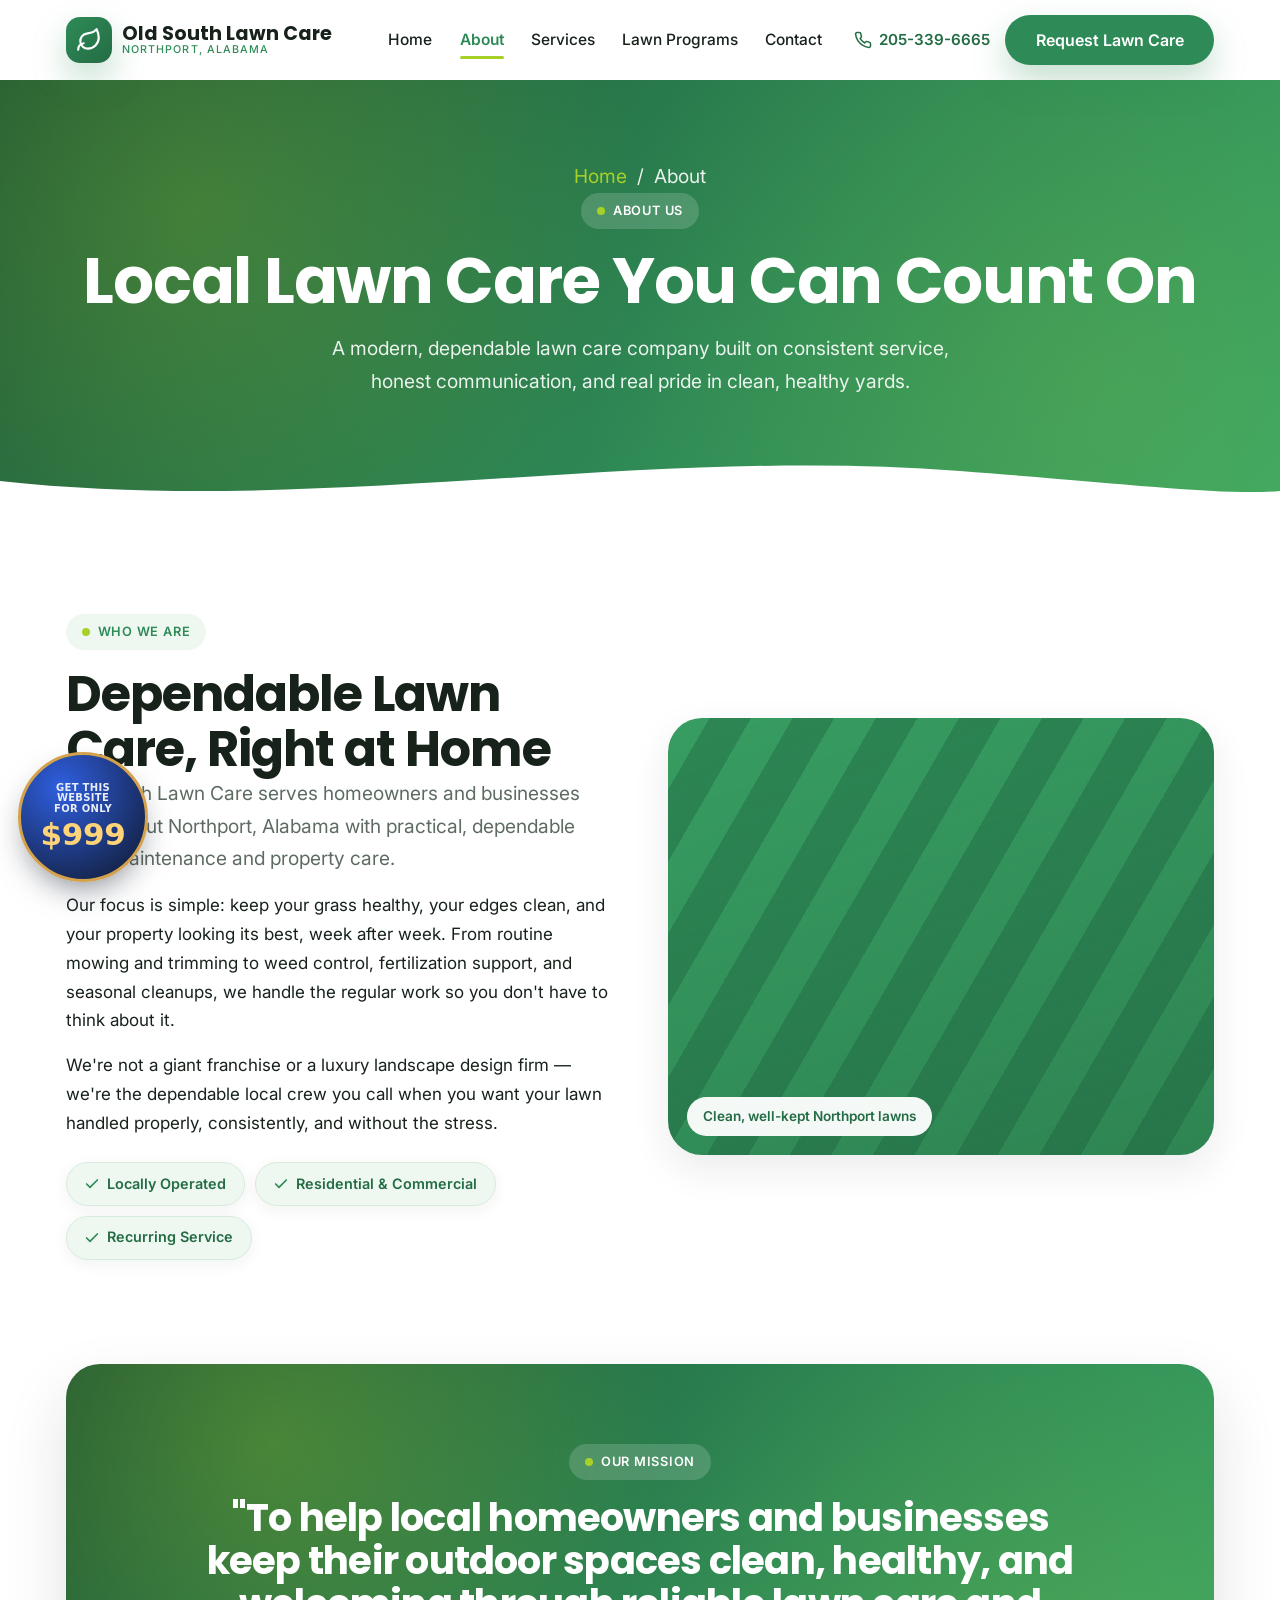
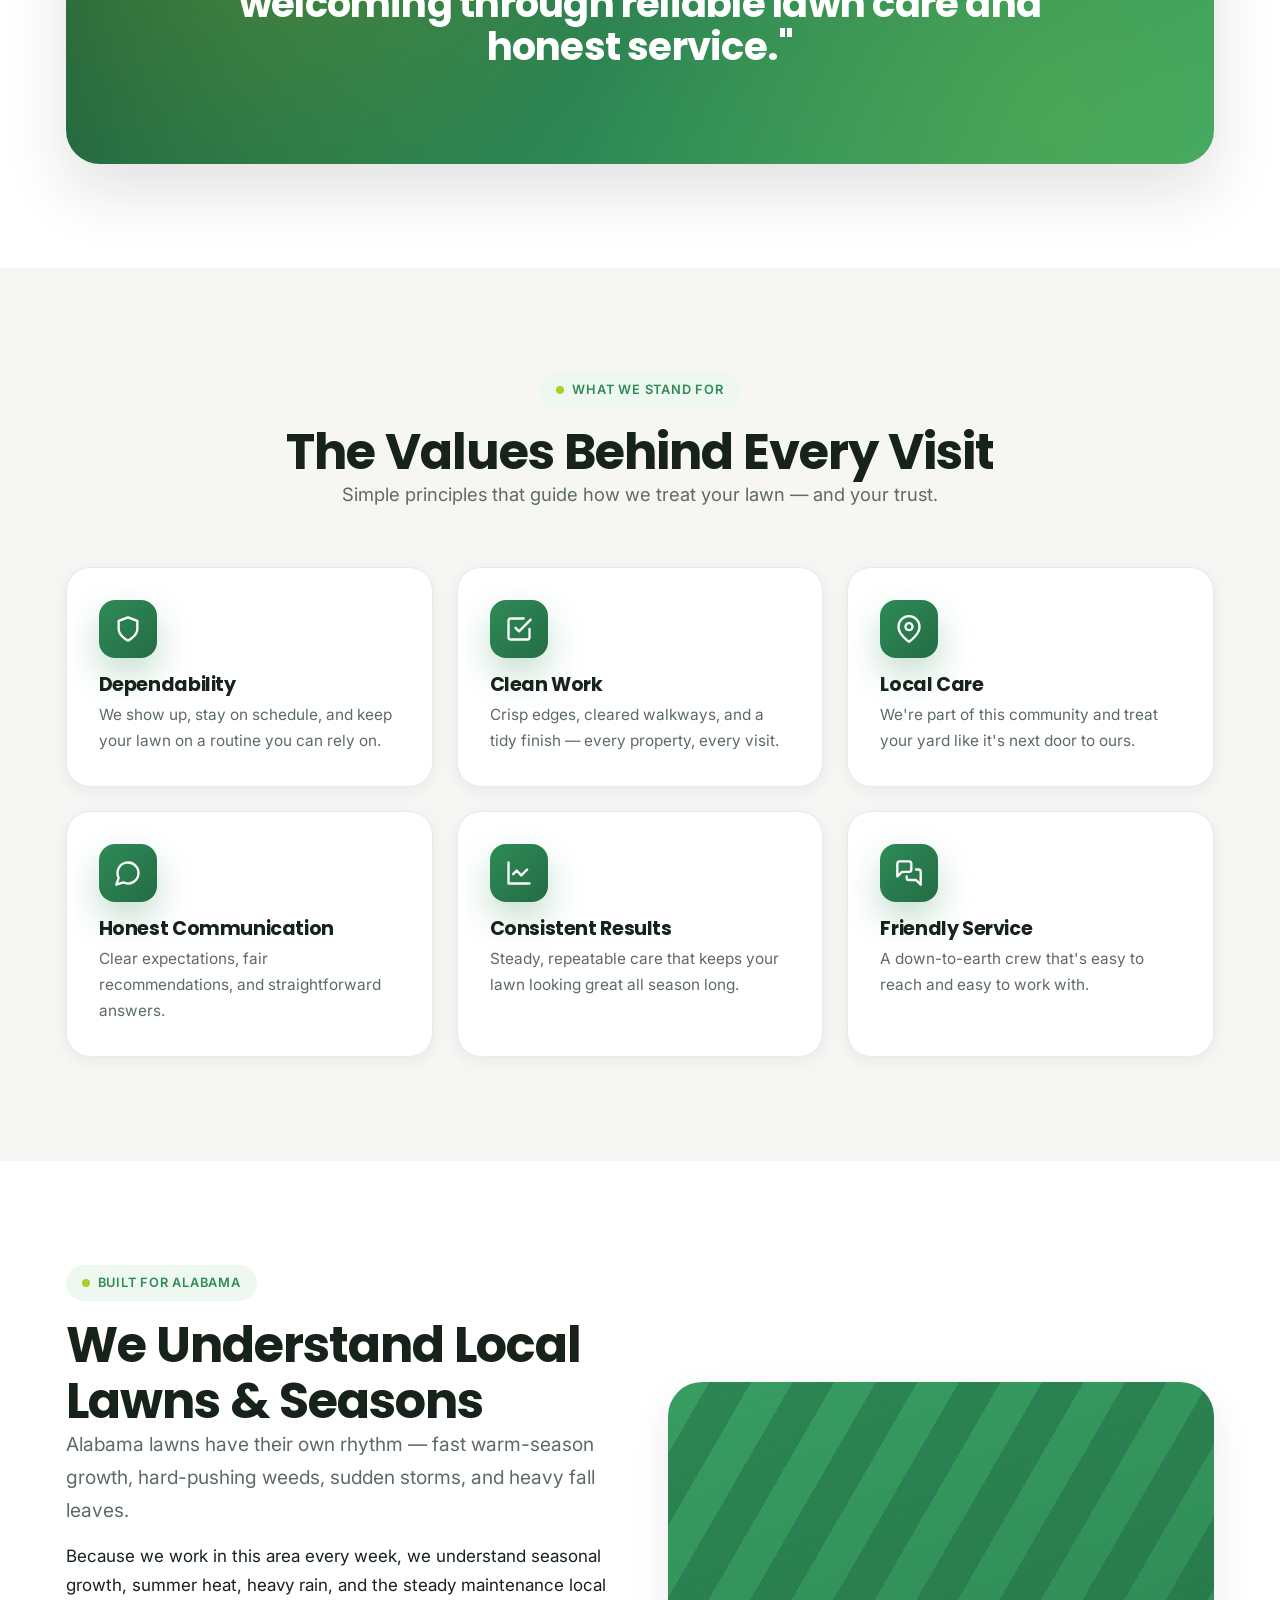
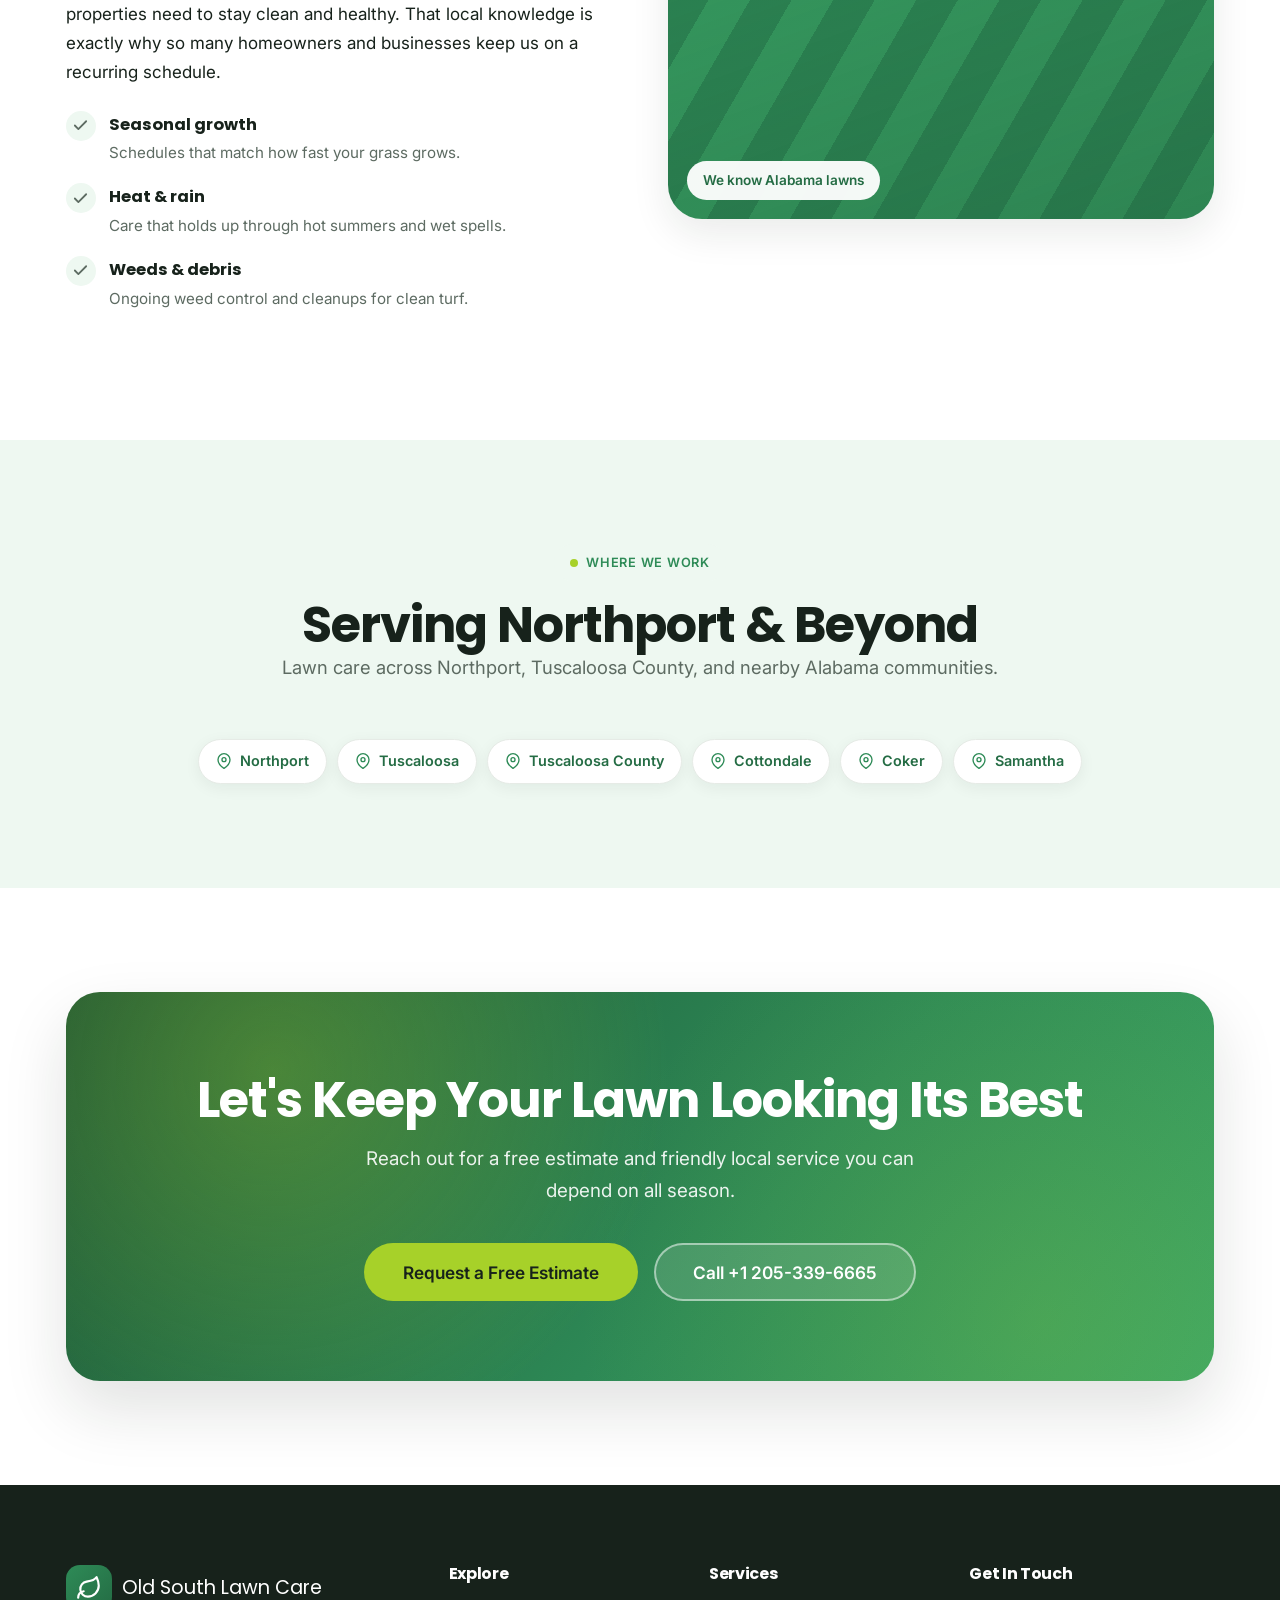
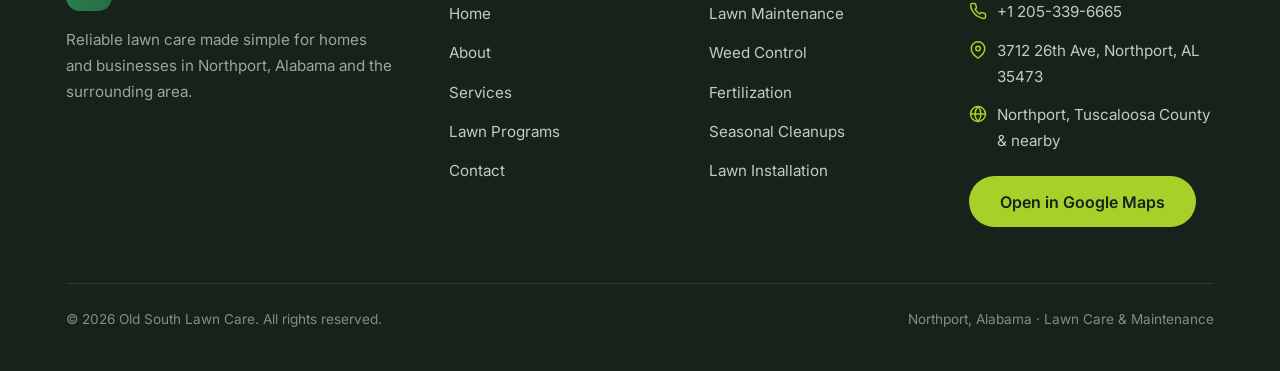
==== commit aabe53ff: "Add floating $999 Aurora upsell button (links to wizard) Co-Authored-By: Claude Opus 4.8 <noreply@an" ====
--- a/about.html
+++ b/about.html
@@ -236,5 +236,20 @@
   <button class="back-to-top" aria-label="Back to top"><svg viewBox="0 0 24 24" fill="none" stroke="currentColor" stroke-width="2" stroke-linecap="round" stroke-linejoin="round"><path d="m18 15-6-6-6 6"/></svg></button>
 
   <script src="js/main.js"></script>
+
+  <!-- aurora-cta : agency upsell button -->
+  <a class="aurora-cta" href="https://auroraadv.co/?tab=wizard" target="_blank" rel="noopener" aria-label="Get this website for only $999 — built by Aurora">
+    <span class="aurora-cta__top">Get this website<br>for only</span>
+    <span class="aurora-cta__price">$999</span>
+  </a>
+  <style>
+  .aurora-cta{position:fixed;left:18px;bottom:18px;z-index:58;width:130px;height:130px;border-radius:50%;display:flex;flex-direction:column;align-items:center;justify-content:center;text-align:center;gap:3px;padding:8px;background:radial-gradient(circle at 32% 26%,#2f5fe0,#0f172a);color:#fff;text-decoration:none;border:3px solid #d4a24c;box-shadow:0 14px 32px -10px rgba(15,23,42,.55);font-family:system-ui,-apple-system,"Segoe UI",Roboto,sans-serif;line-height:1.08;transition:transform .2s ease,box-shadow .2s ease;}
+  .aurora-cta:hover{transform:translateY(-3px) scale(1.05);box-shadow:0 20px 40px -10px rgba(15,23,42,.6);}
+  .aurora-cta:focus-visible{outline:3px solid #d4a24c;outline-offset:3px;}
+  .aurora-cta__top{font-size:10px;font-weight:700;letter-spacing:.03em;text-transform:uppercase;color:#e8edf7;}
+  .aurora-cta__price{font-size:31px;font-weight:800;color:#ffd479;letter-spacing:-.01em;}
+  @media (max-width:760px){.aurora-cta{width:106px;height:106px;left:12px;bottom:68px;border-width:2px;}.aurora-cta__top{font-size:8.5px;}.aurora-cta__price{font-size:25px;}}
+  @media (prefers-reduced-motion:reduce){.aurora-cta{transition:none;}}
+  </style>
 </body>
 </html>
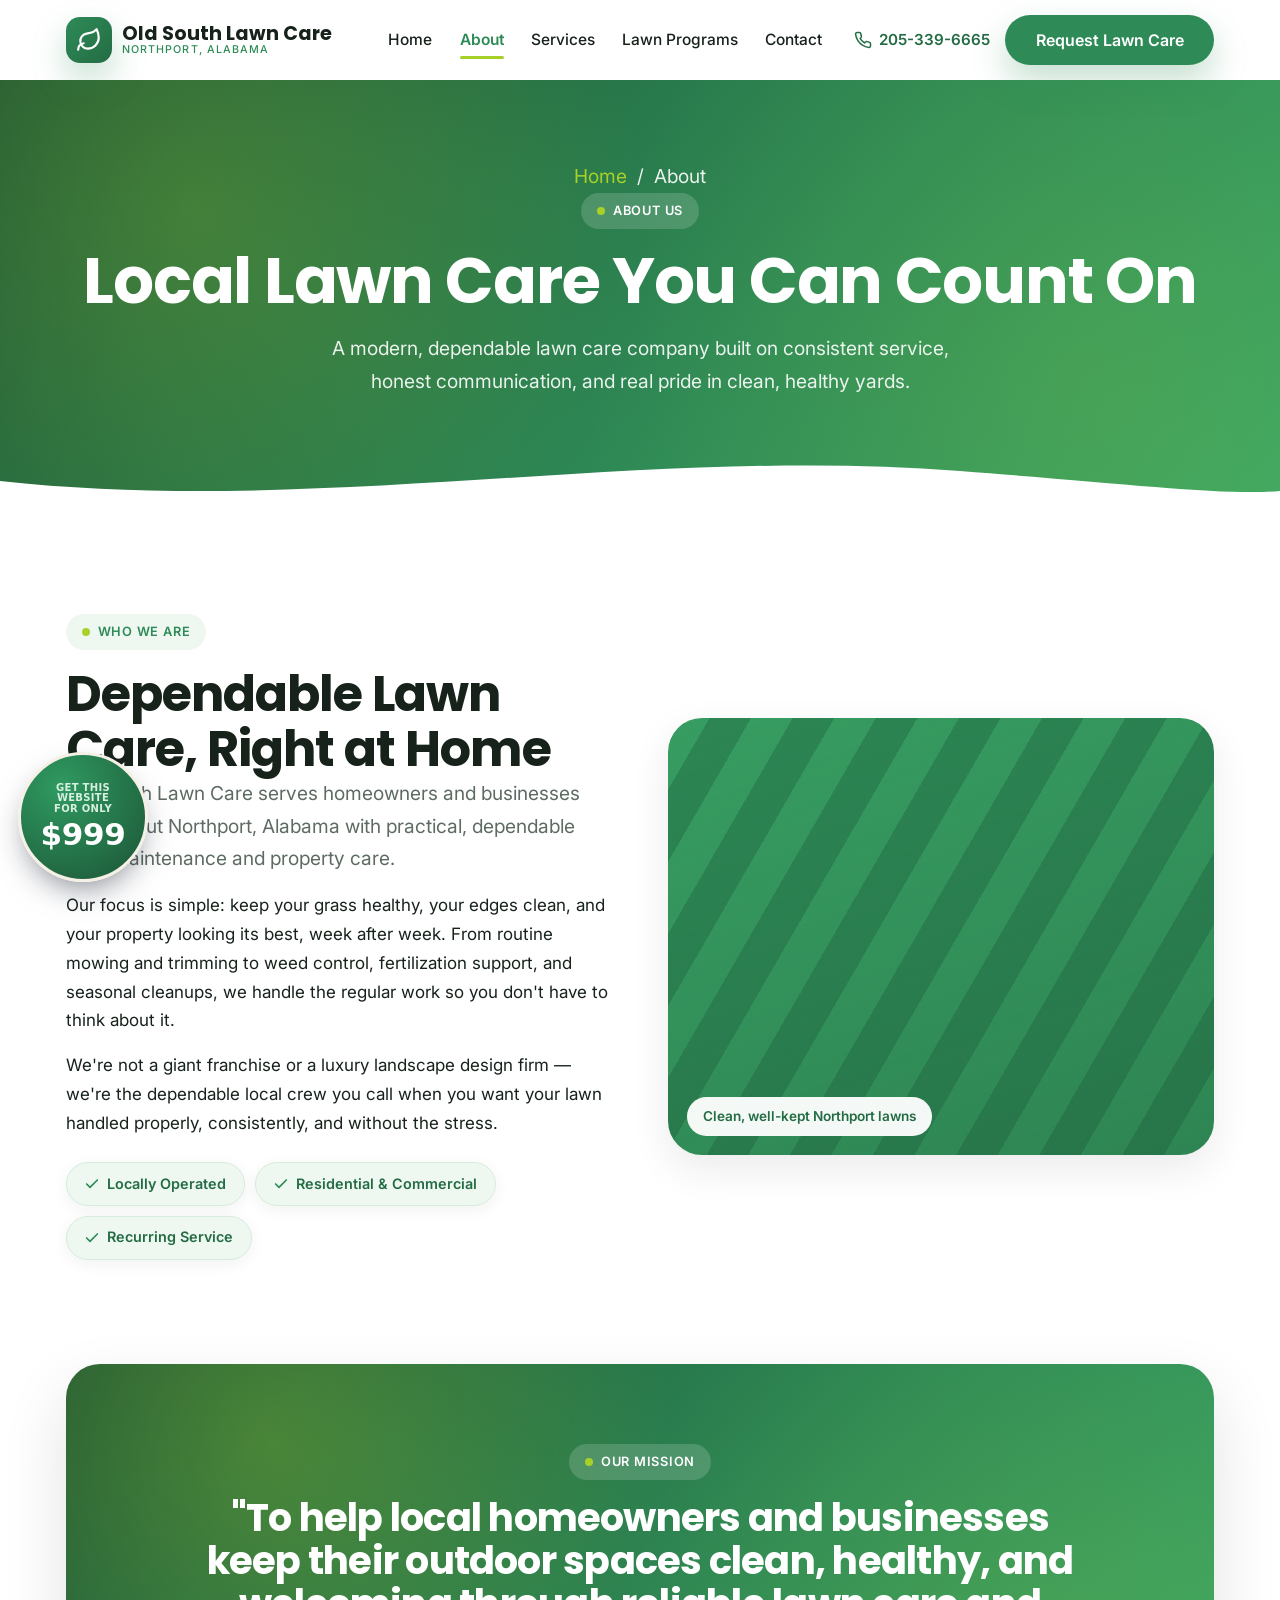
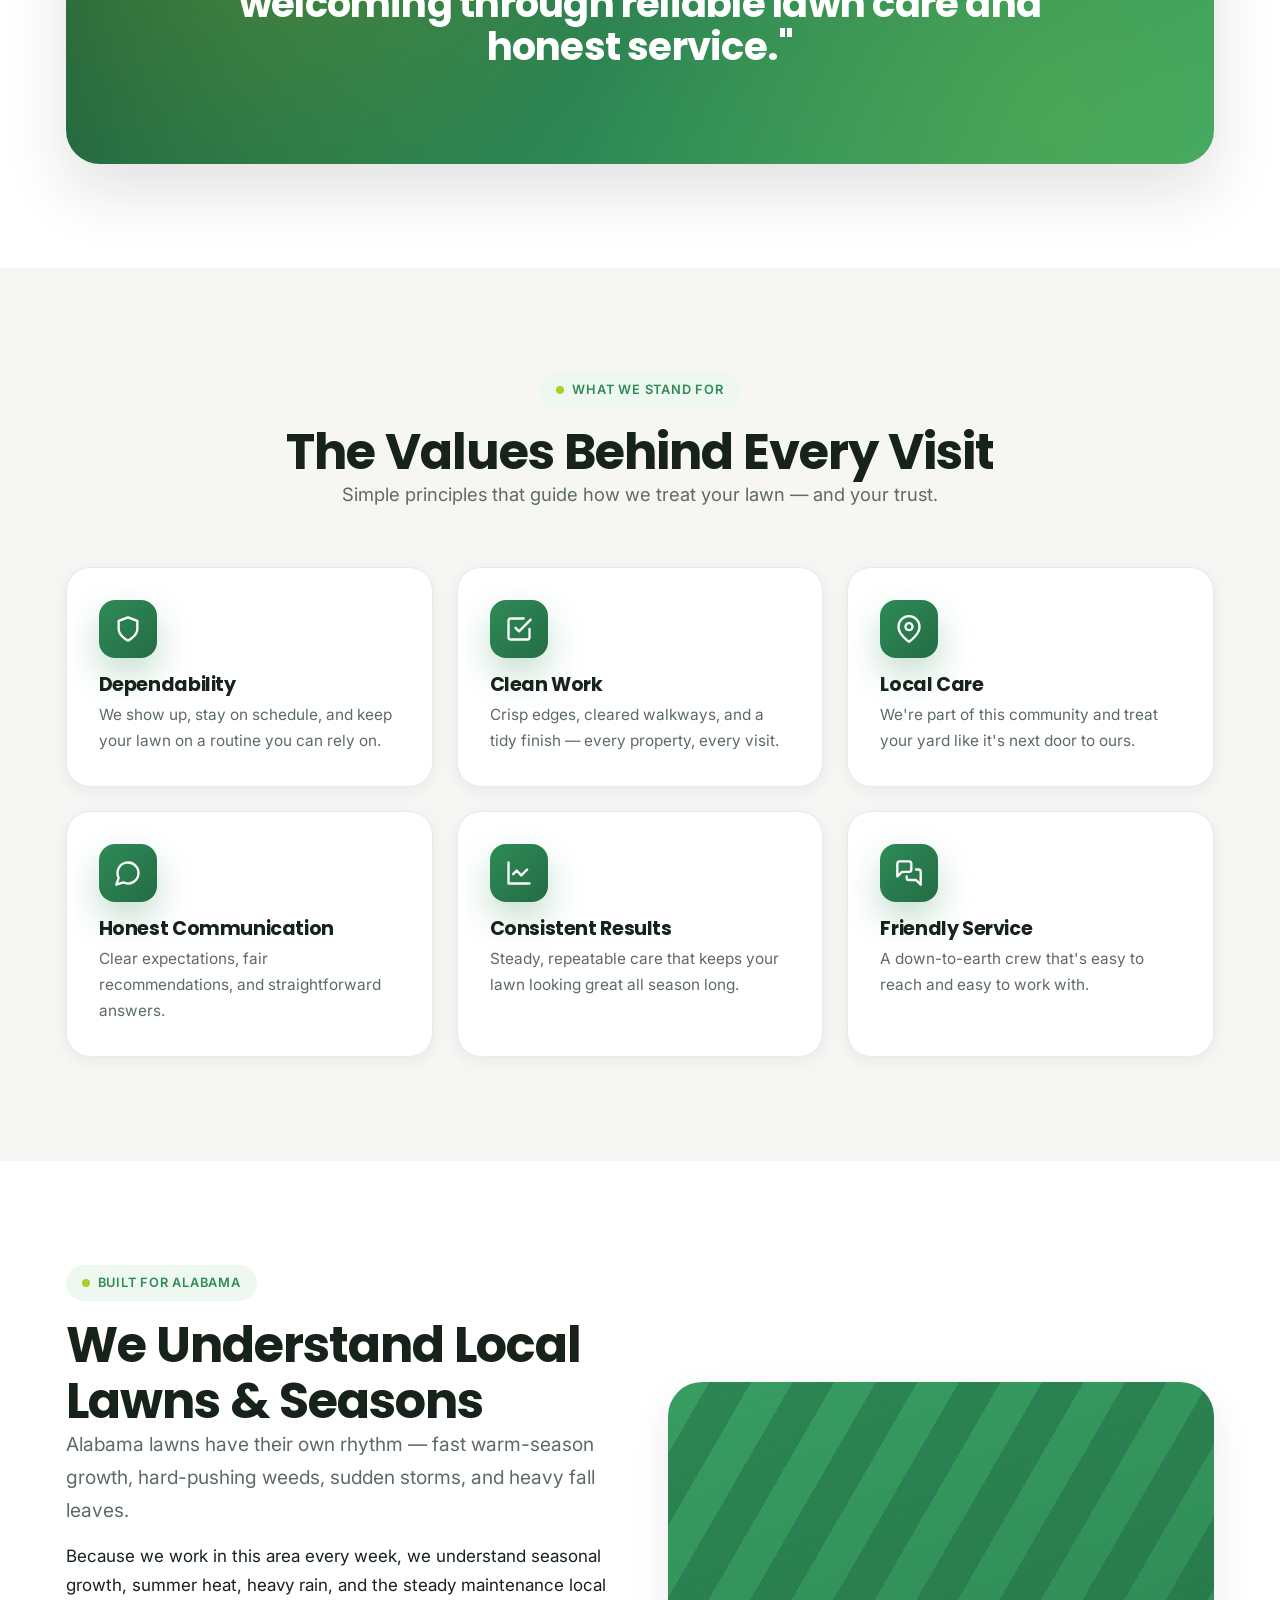
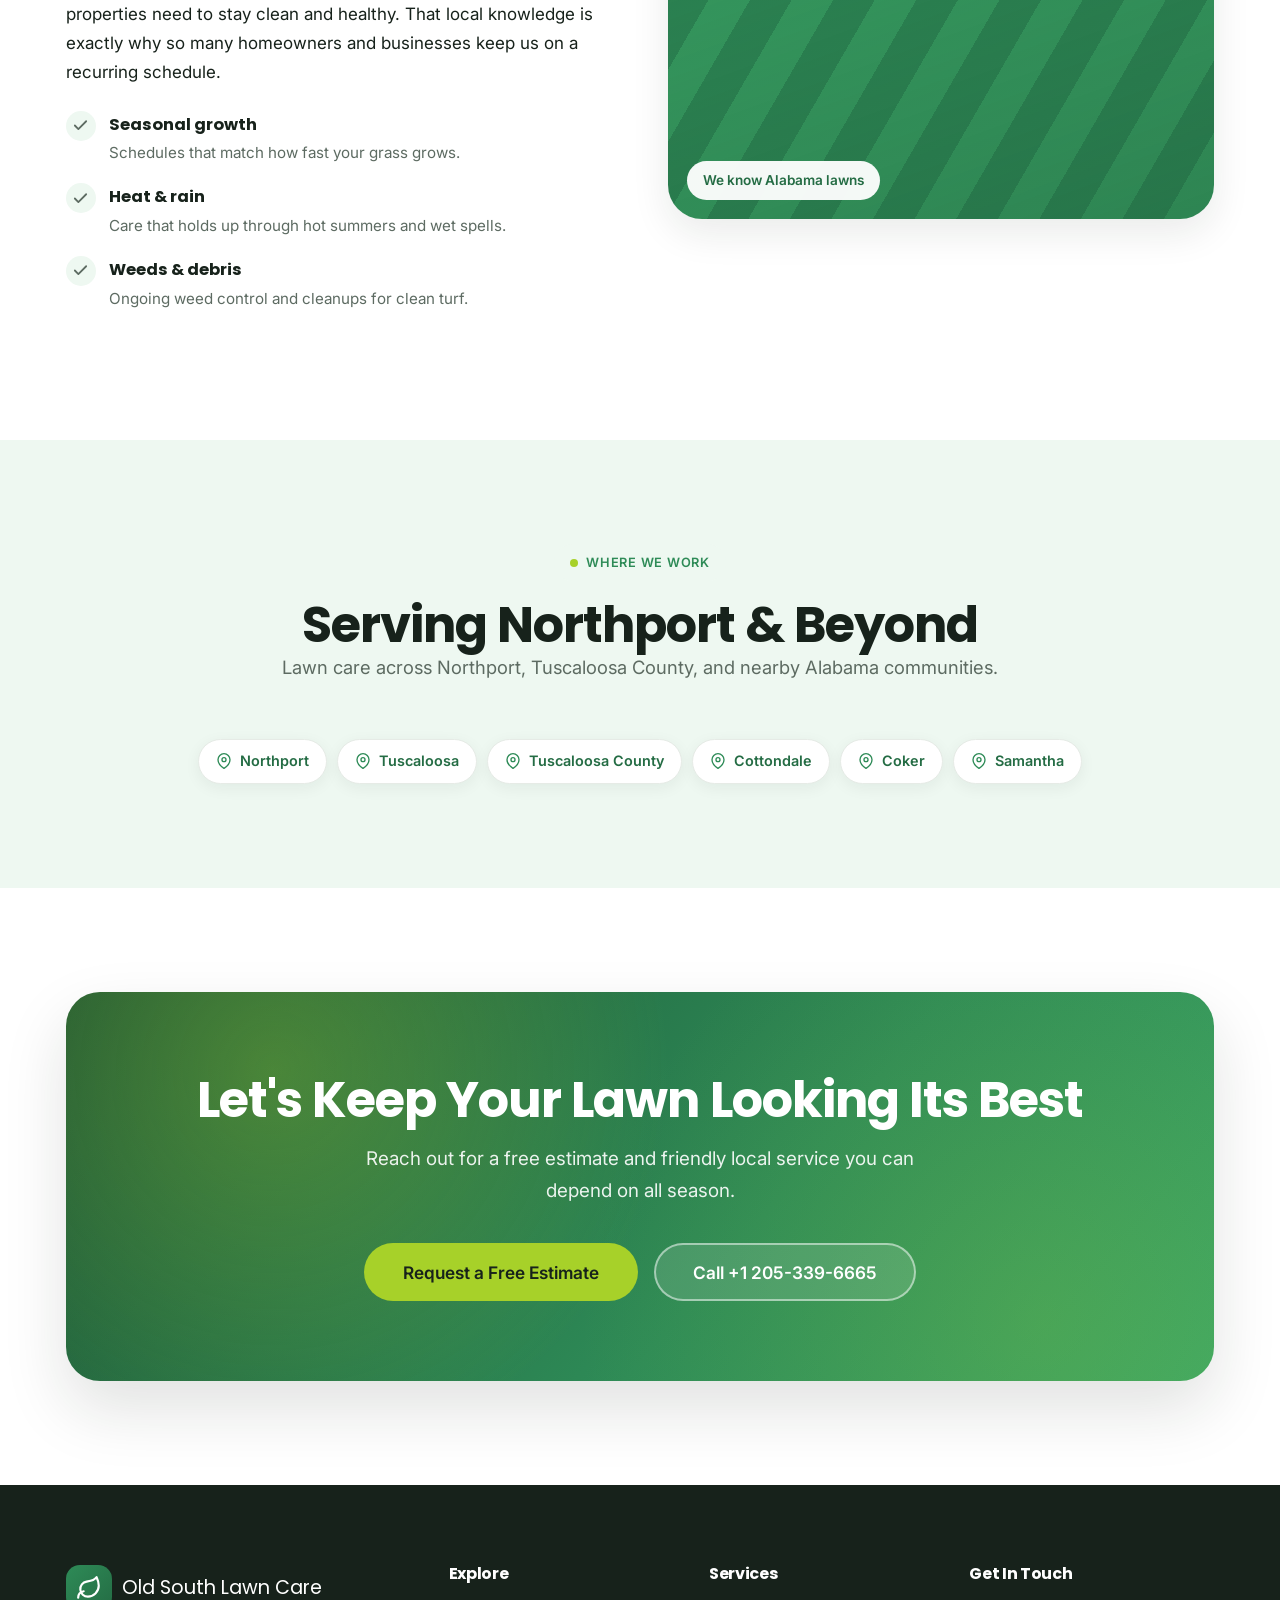
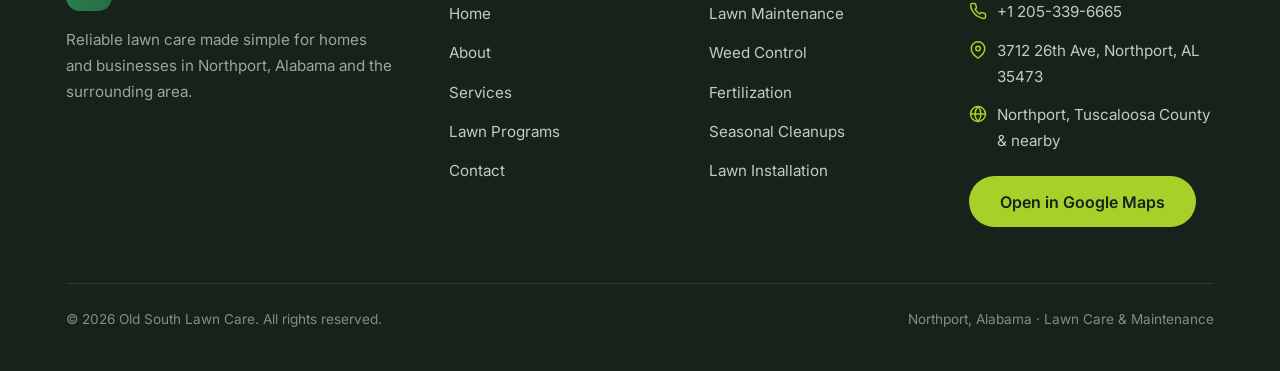
==== commit 680a3ae4: "Recolor $999 badge to match site palette Co-Authored-By: Claude Opus 4.8 <noreply@anthropic.com>" ====
--- a/about.html
+++ b/about.html
@@ -243,11 +243,11 @@
     <span class="aurora-cta__price">$999</span>
   </a>
   <style>
-  .aurora-cta{position:fixed;left:18px;bottom:18px;z-index:58;width:130px;height:130px;border-radius:50%;display:flex;flex-direction:column;align-items:center;justify-content:center;text-align:center;gap:3px;padding:8px;background:radial-gradient(circle at 32% 26%,#2f5fe0,#0f172a);color:#fff;text-decoration:none;border:3px solid #d4a24c;box-shadow:0 14px 32px -10px rgba(15,23,42,.55);font-family:system-ui,-apple-system,"Segoe UI",Roboto,sans-serif;line-height:1.08;transition:transform .2s ease,box-shadow .2s ease;}
+  .aurora-cta{position:fixed;left:18px;bottom:18px;z-index:58;width:130px;height:130px;border-radius:50%;display:flex;flex-direction:column;align-items:center;justify-content:center;text-align:center;gap:3px;padding:8px;background:radial-gradient(circle at 32% 26%,#2f9a61,#1c5435);color:#fff;text-decoration:none;border:3px solid #f5f0e6;box-shadow:0 14px 32px -10px rgba(15,23,42,.55);font-family:system-ui,-apple-system,"Segoe UI",Roboto,sans-serif;line-height:1.08;transition:transform .2s ease,box-shadow .2s ease;}
   .aurora-cta:hover{transform:translateY(-3px) scale(1.05);box-shadow:0 20px 40px -10px rgba(15,23,42,.6);}
-  .aurora-cta:focus-visible{outline:3px solid #d4a24c;outline-offset:3px;}
-  .aurora-cta__top{font-size:10px;font-weight:700;letter-spacing:.03em;text-transform:uppercase;color:#e8edf7;}
-  .aurora-cta__price{font-size:31px;font-weight:800;color:#ffd479;letter-spacing:-.01em;}
+  .aurora-cta:focus-visible{outline:3px solid #f5f0e6;outline-offset:3px;}
+  .aurora-cta__top{font-size:10px;font-weight:700;letter-spacing:.03em;text-transform:uppercase;color:#d8efe1;}
+  .aurora-cta__price{font-size:31px;font-weight:800;color:#ffffff;letter-spacing:-.01em;}
   @media (max-width:760px){.aurora-cta{width:106px;height:106px;left:12px;bottom:68px;border-width:2px;}.aurora-cta__top{font-size:8.5px;}.aurora-cta__price{font-size:25px;}}
   @media (prefers-reduced-motion:reduce){.aurora-cta{transition:none;}}
   </style>
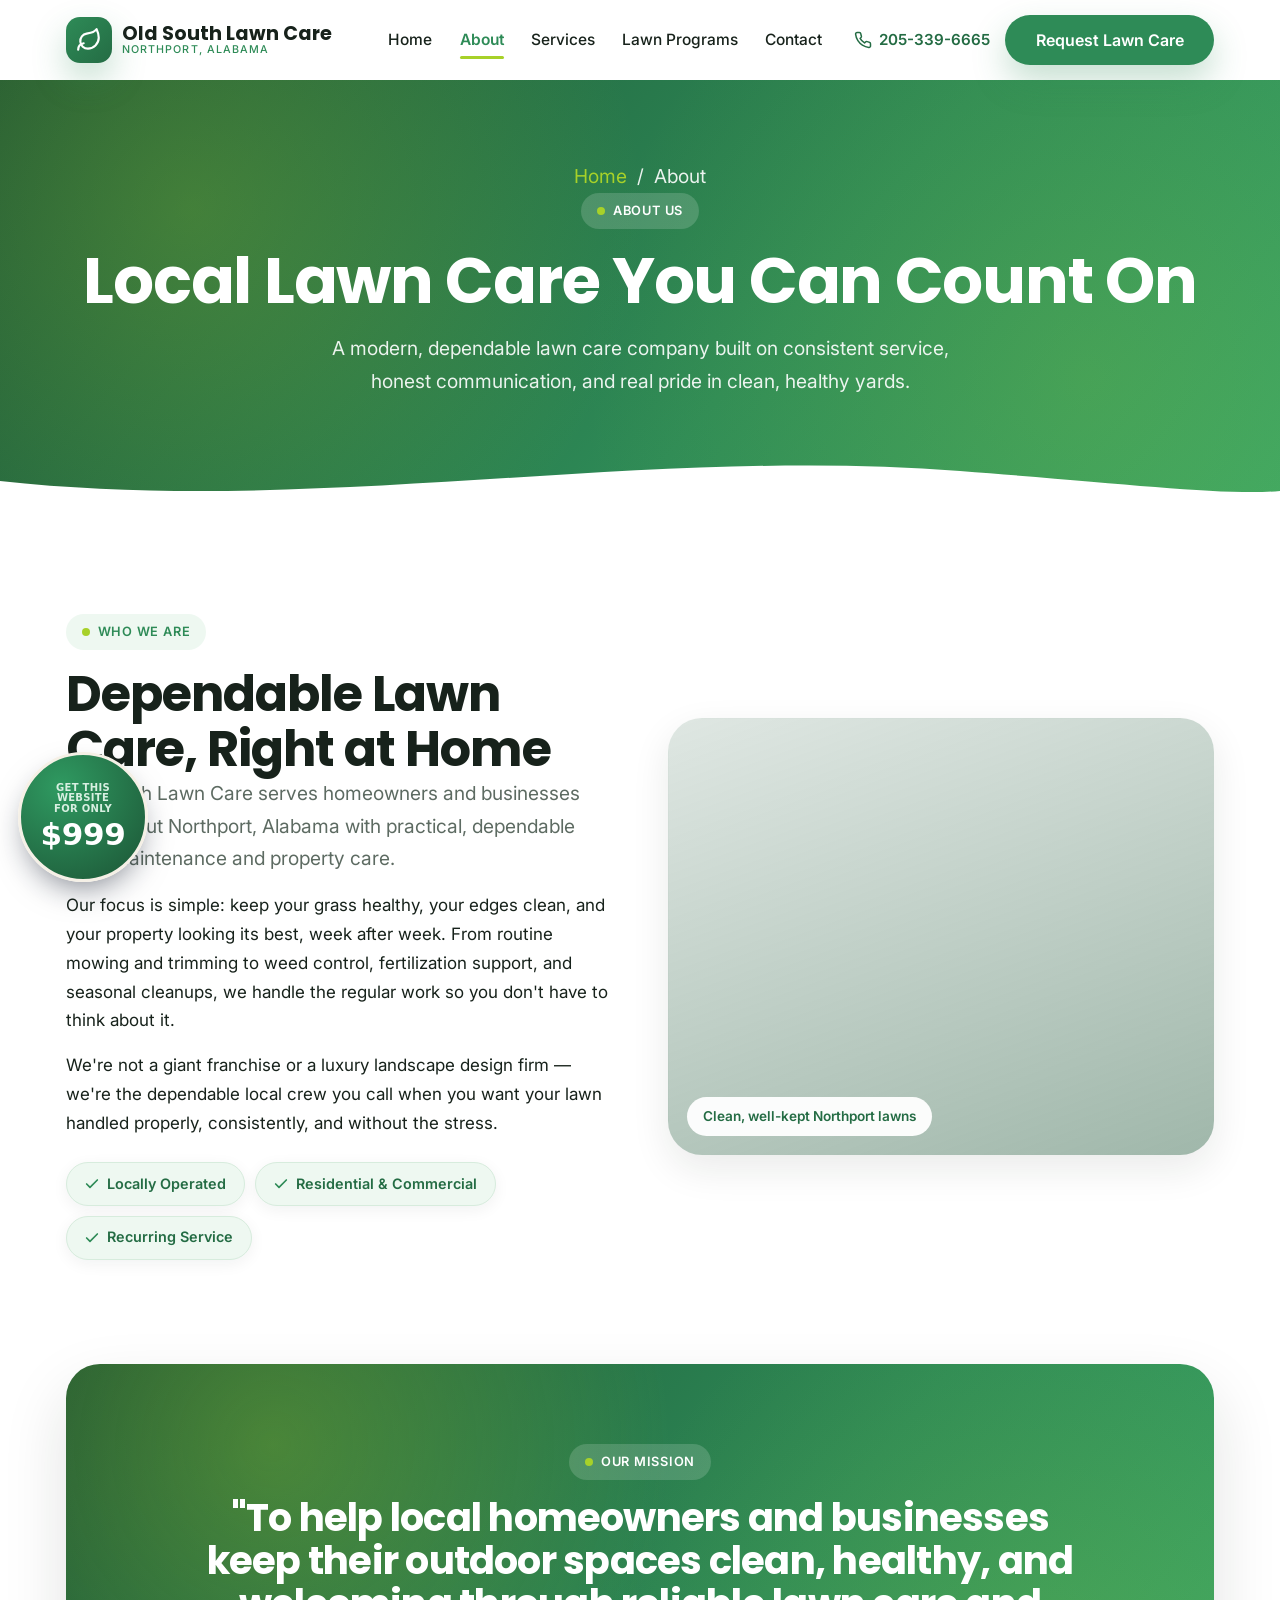
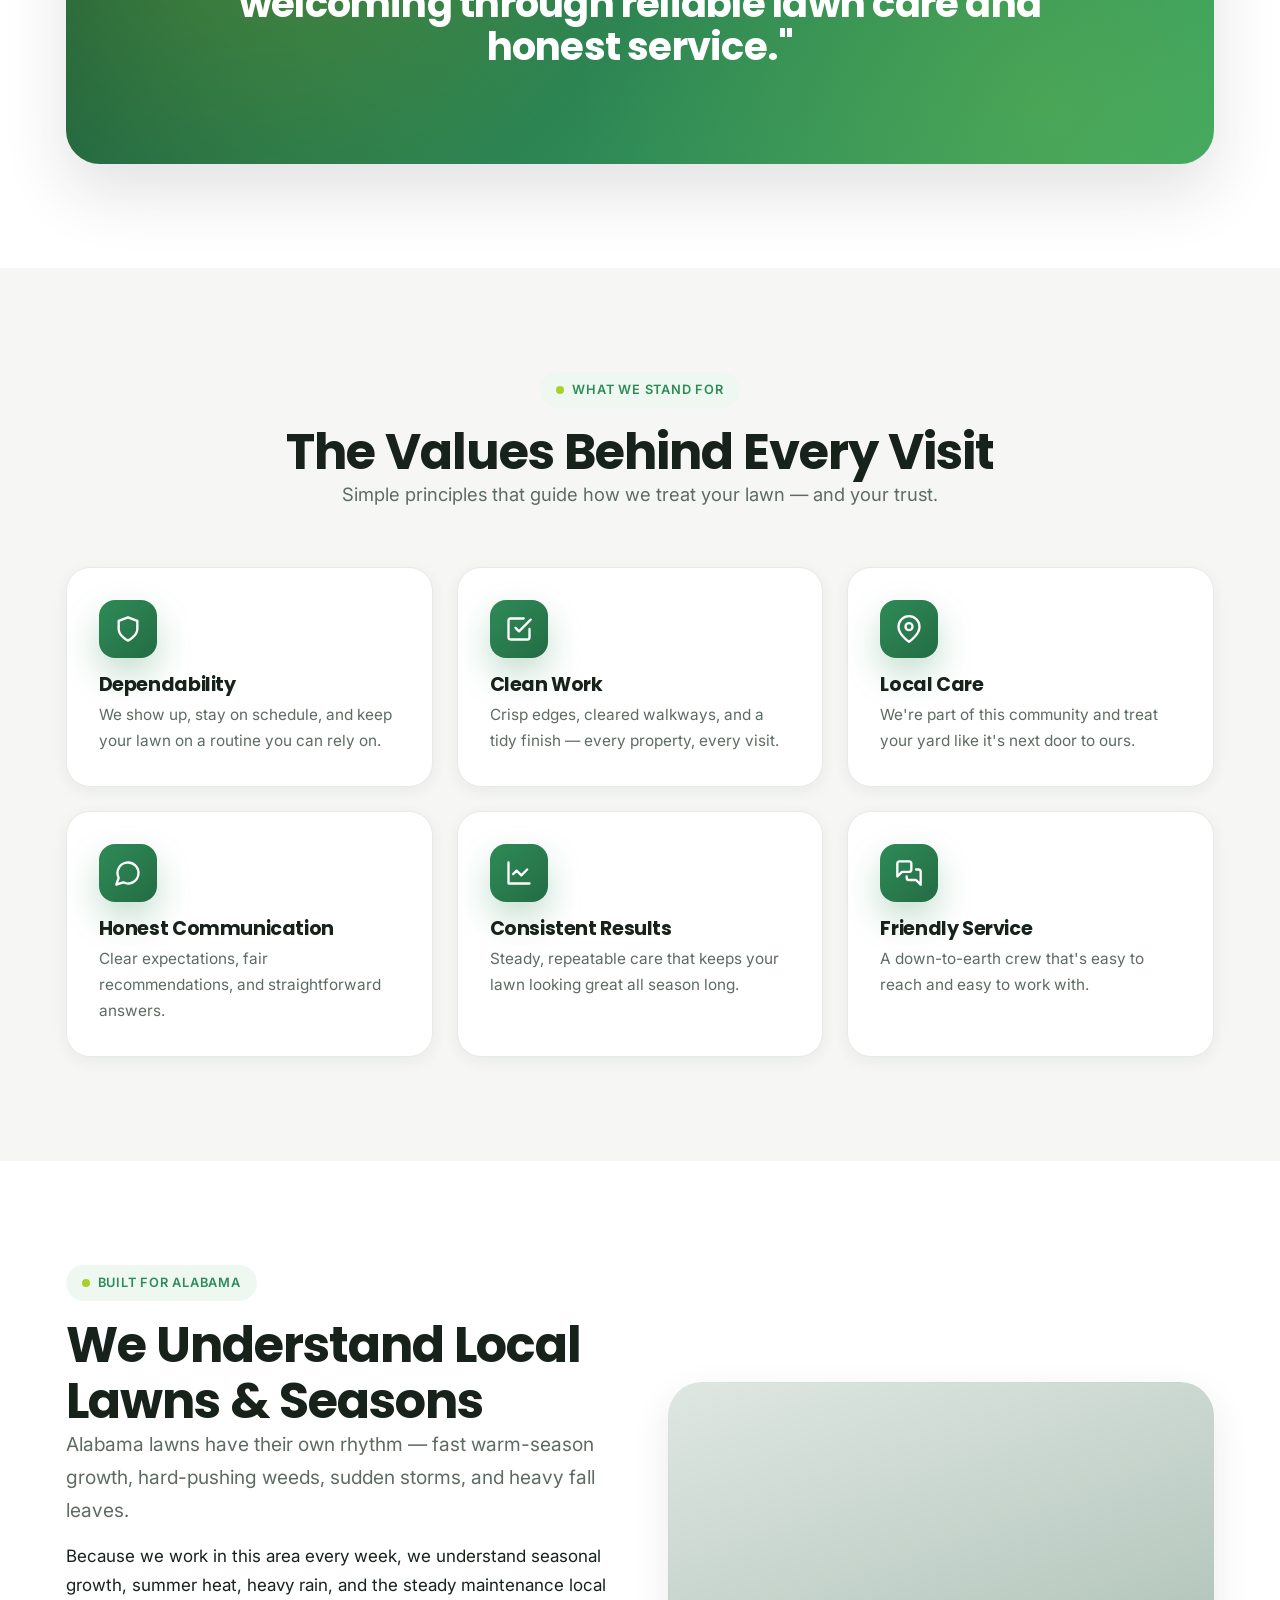
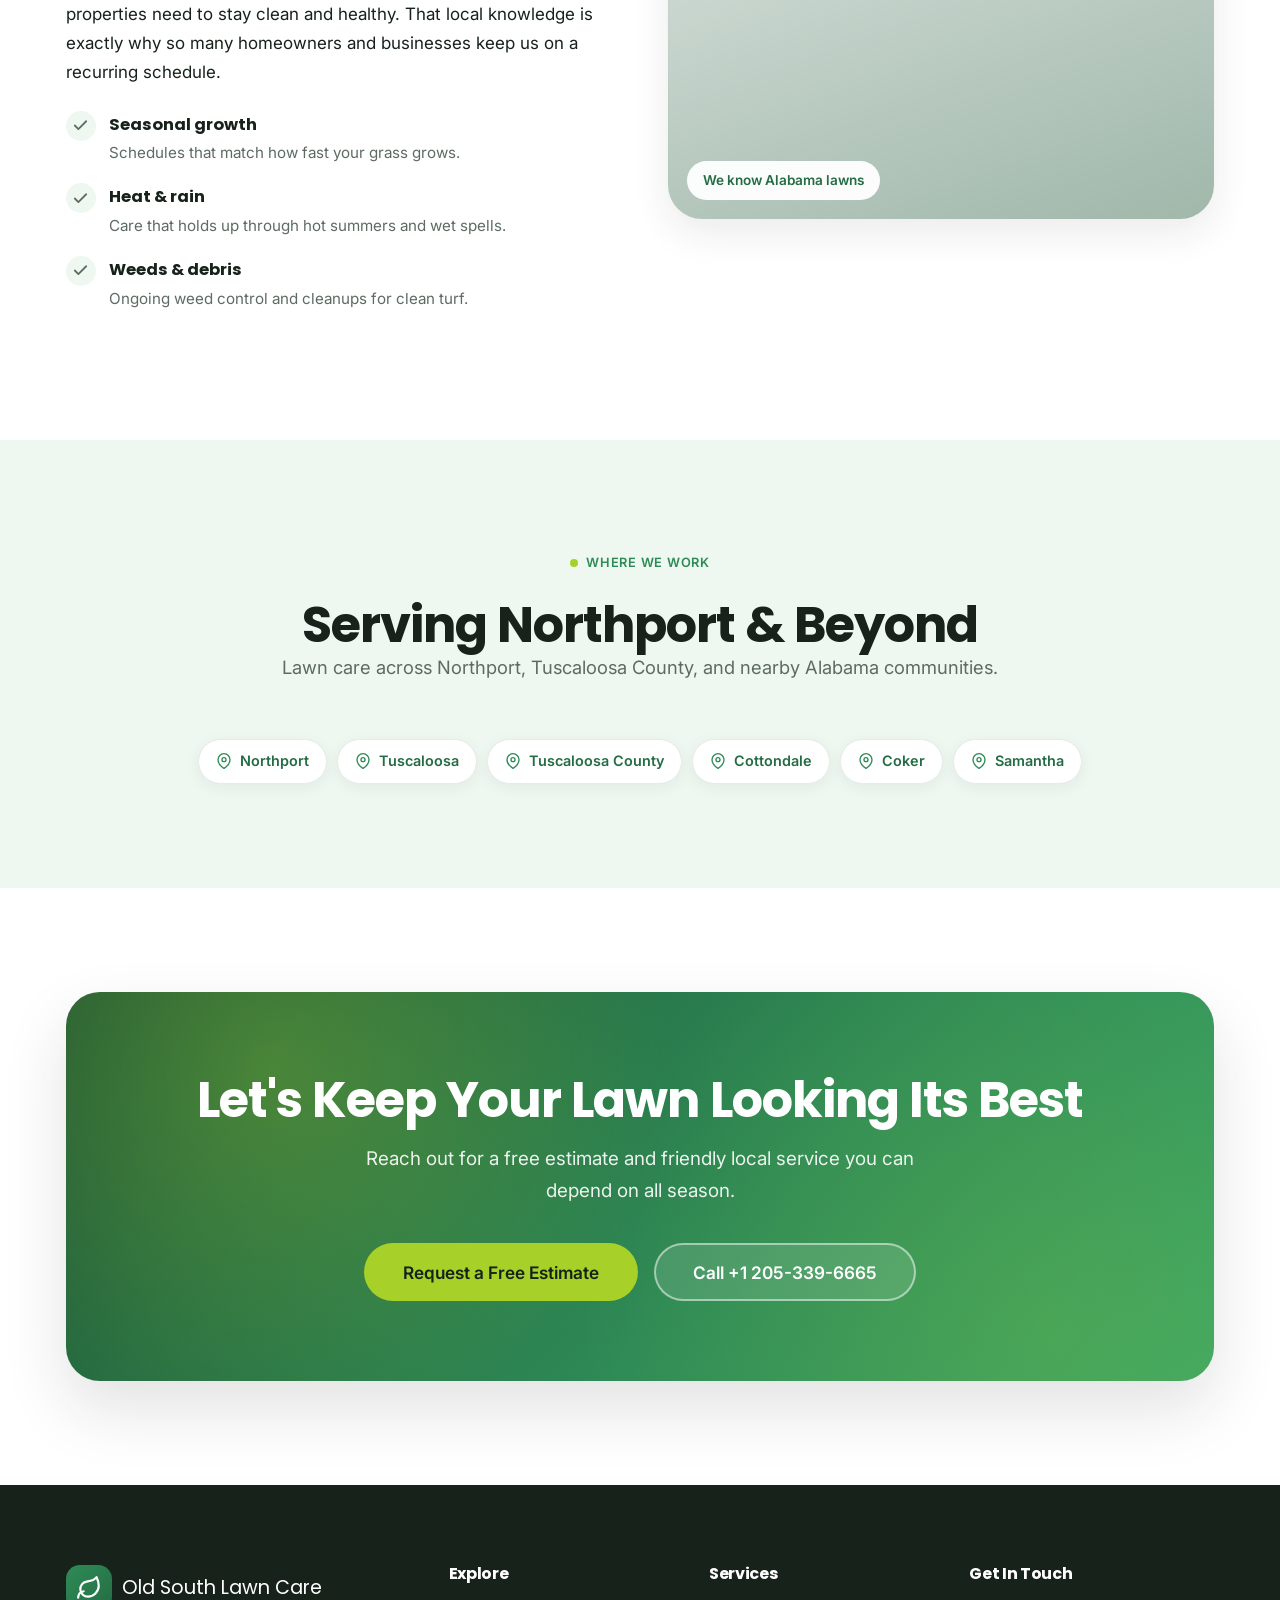
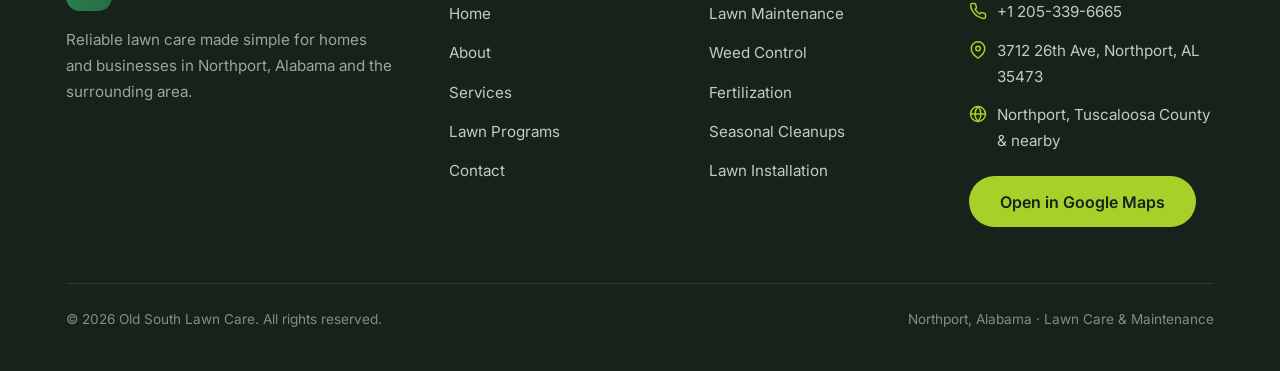
==== commit 56a27e95: "Add real lawn photography to feature sections Co-Authored-By: Claude Opus 4.8 <noreply@anthropic.com" ====
--- a/about.html
+++ b/about.html
@@ -70,7 +70,7 @@
               <span class="chip chip--mint"><svg viewBox="0 0 24 24" fill="none" stroke="currentColor" stroke-width="2.5" stroke-linecap="round" stroke-linejoin="round"><path d="M20 6 9 17l-5-5"/></svg> Recurring Service</span>
             </div>
           </div>
-          <div class="feature__media reveal">
+          <div class="feature__media reveal" style="background-image:linear-gradient(160deg,rgba(28,84,53,.14),rgba(28,84,53,.42)),url('https://images.unsplash.com/photo-1628340981113-fe1949fe5cc0?w=1200&q=70&auto=format&fit=crop');background-size:cover;background-position:center">
             <span class="feature__media-tag">Clean, well-kept Northport lawns</span>
           </div>
         </div>
@@ -134,7 +134,7 @@
     <section class="section section--white">
       <div class="container">
         <div class="feature feature--reverse">
-          <div class="feature__media reveal">
+          <div class="feature__media reveal" style="background-image:linear-gradient(160deg,rgba(28,84,53,.14),rgba(28,84,53,.42)),url('https://images.unsplash.com/photo-1601989874863-e67a5a734f56?w=1200&q=70&auto=format&fit=crop');background-size:cover;background-position:center">
             <span class="feature__media-tag">We know Alabama lawns</span>
           </div>
           <div class="reveal">
